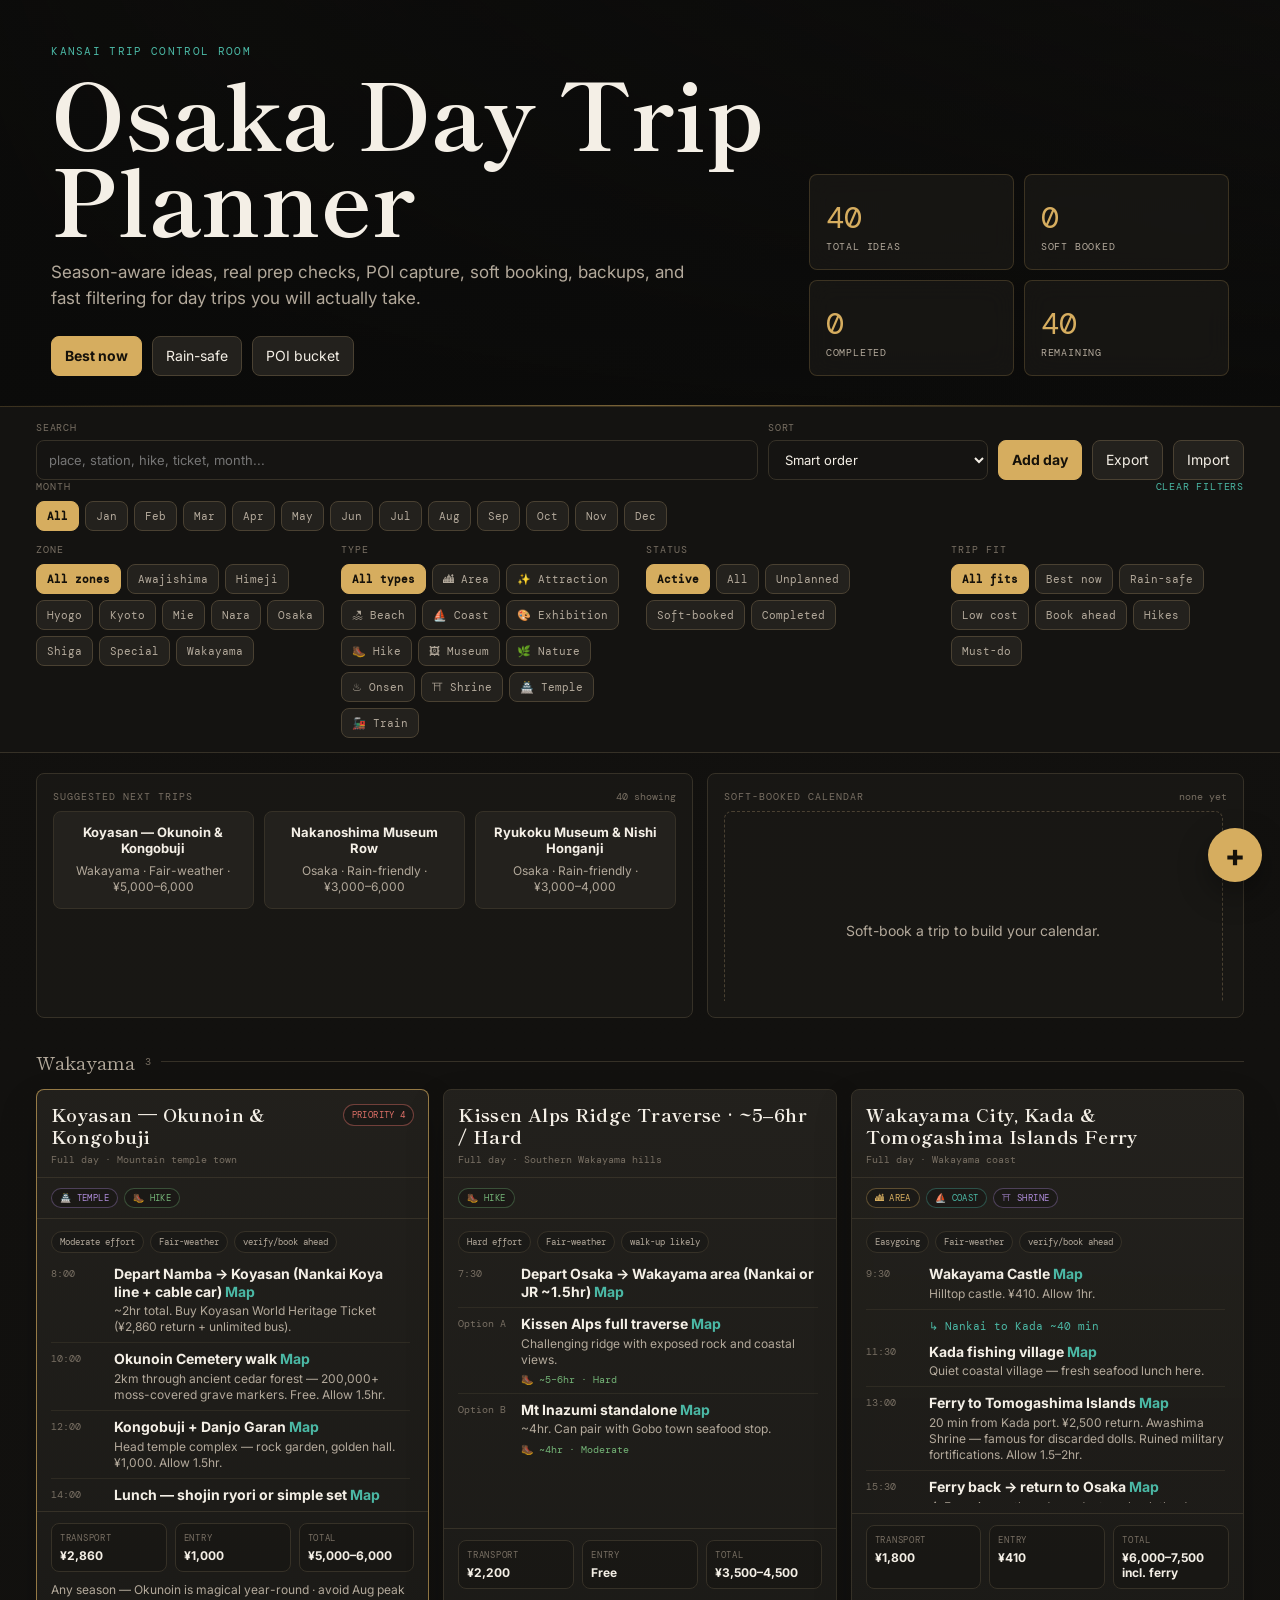
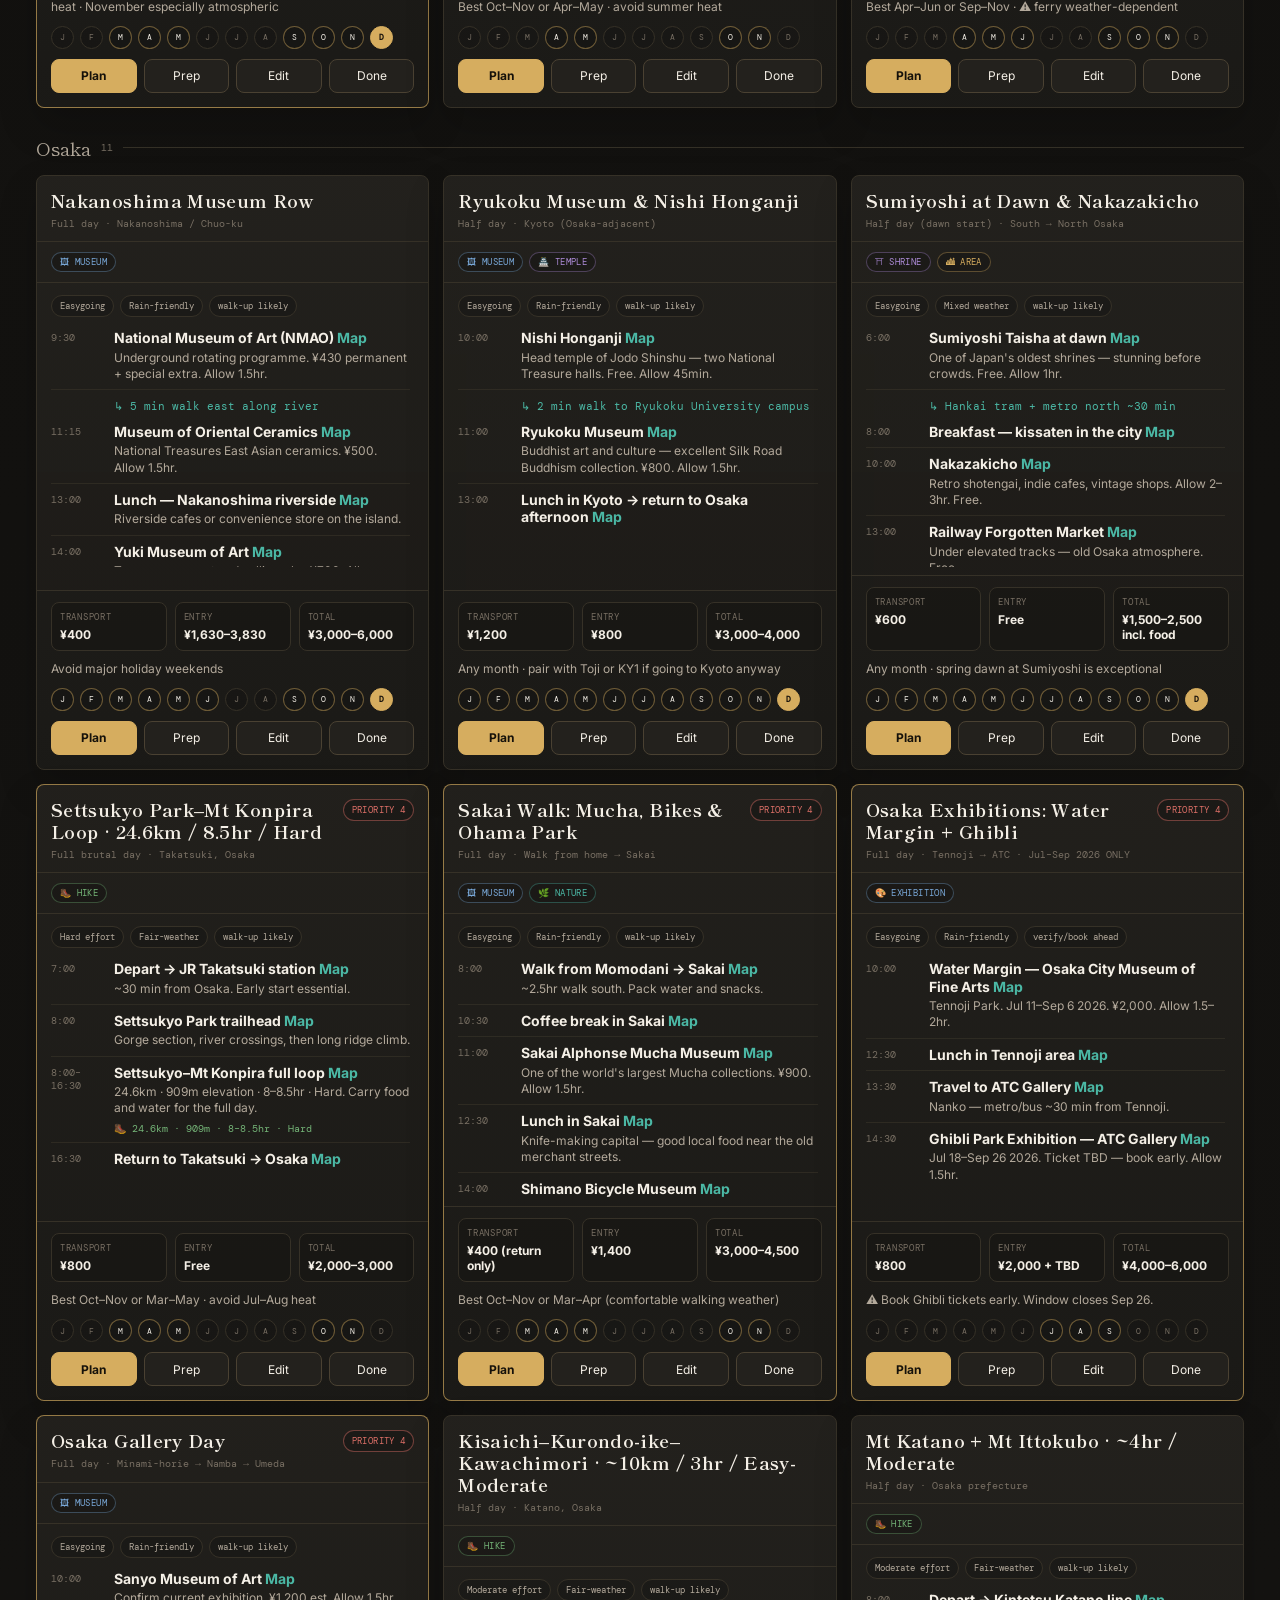
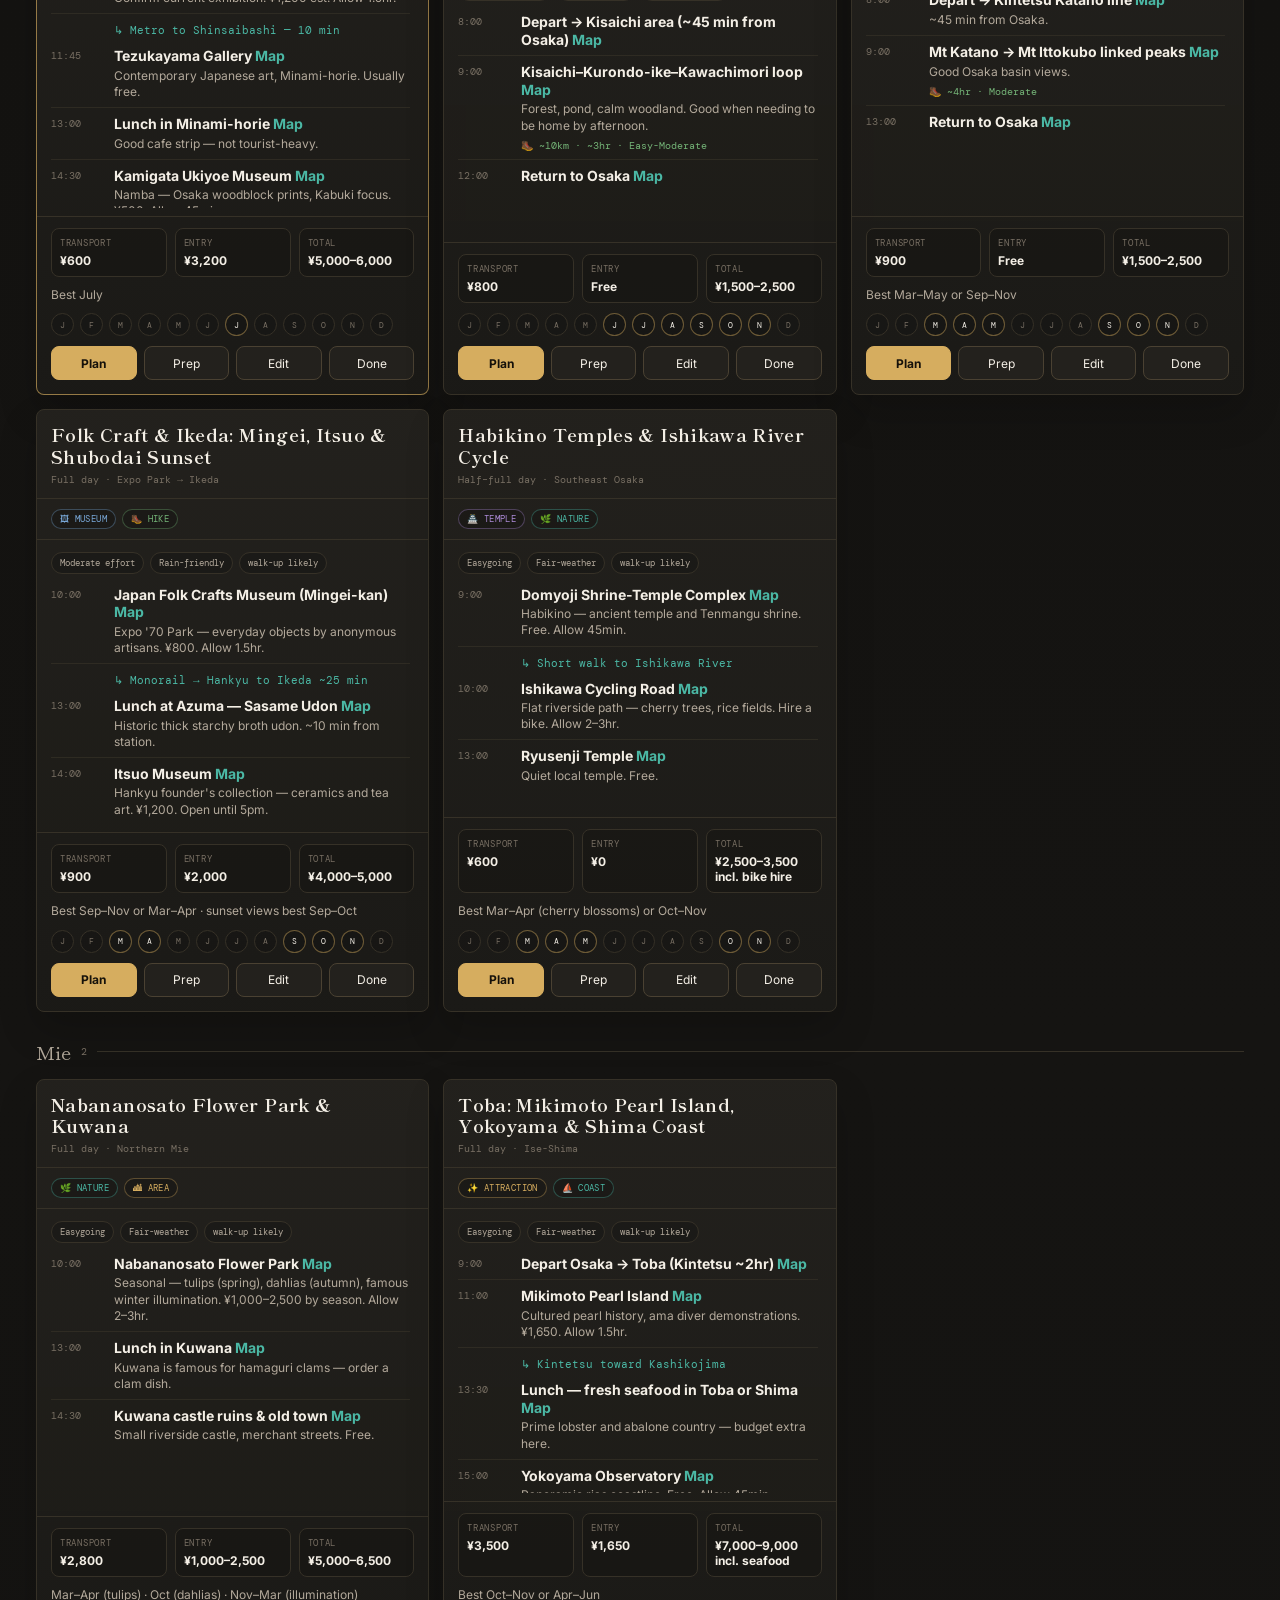
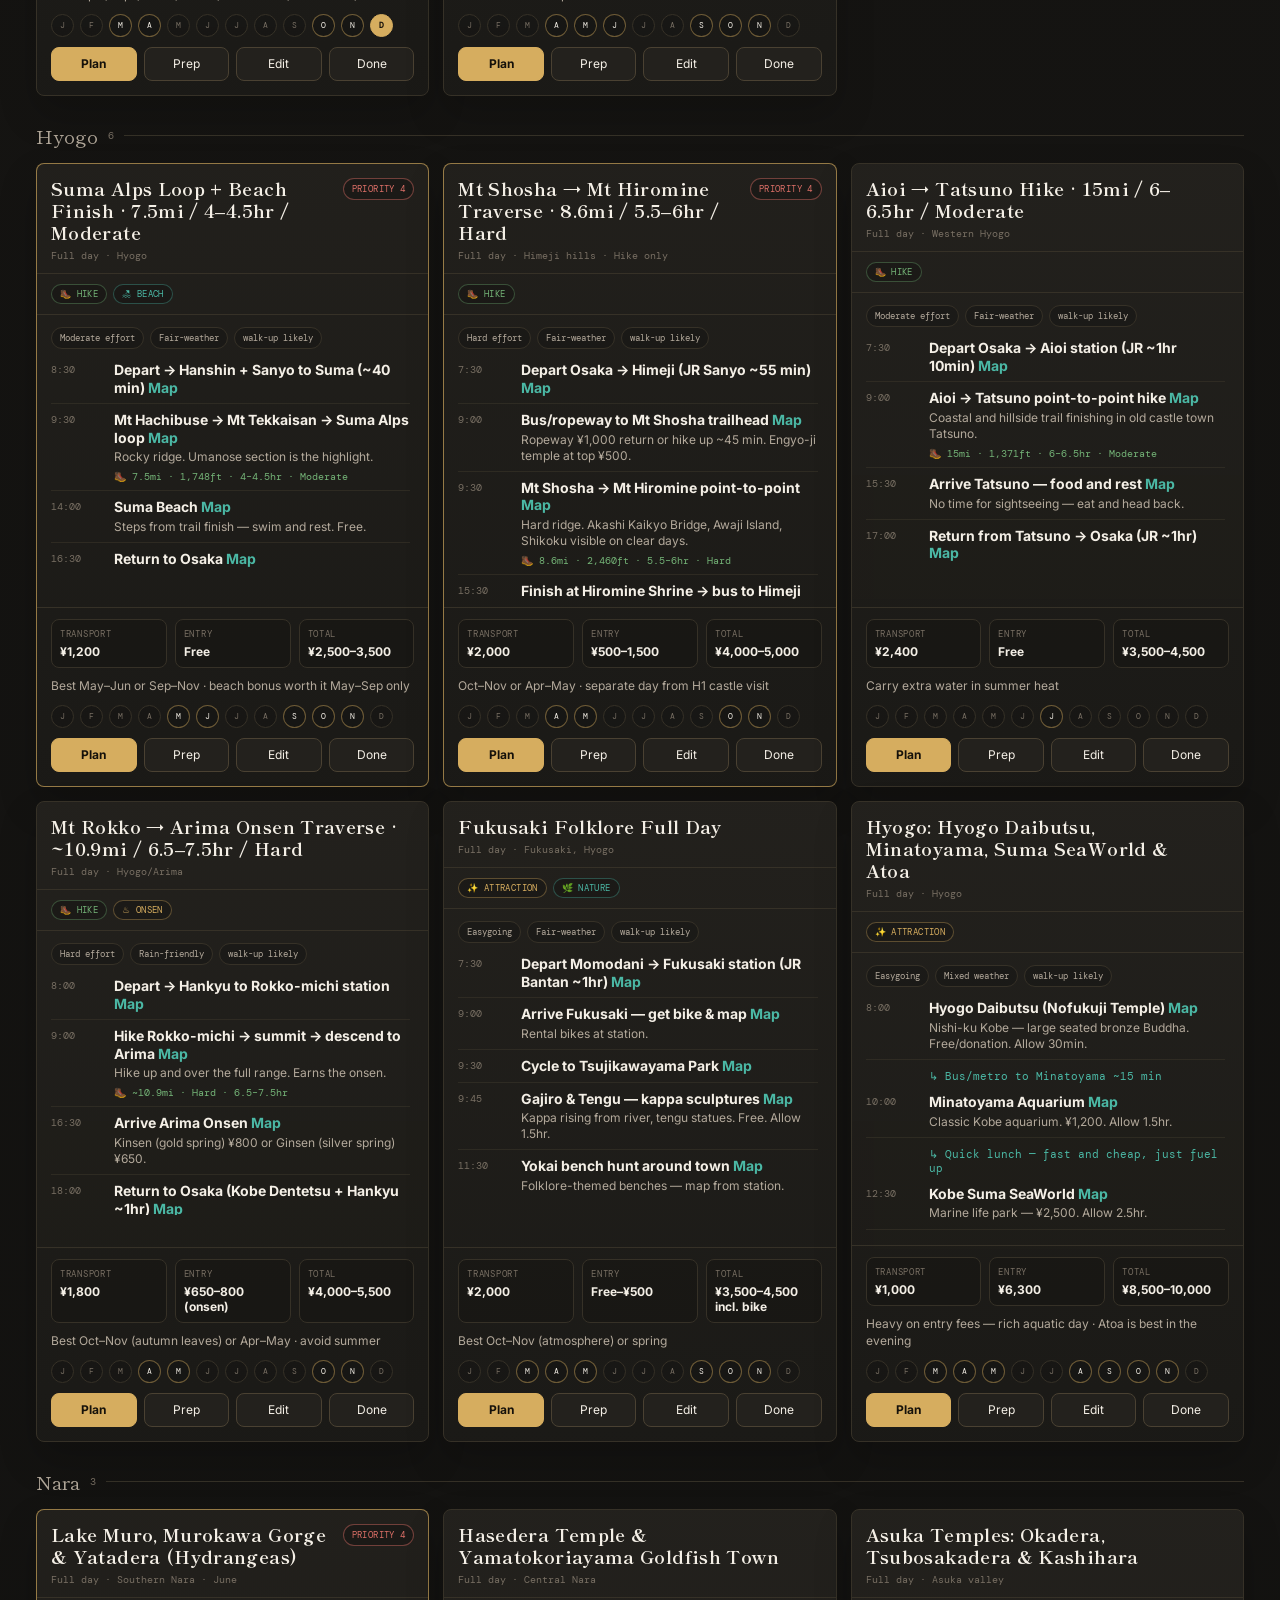
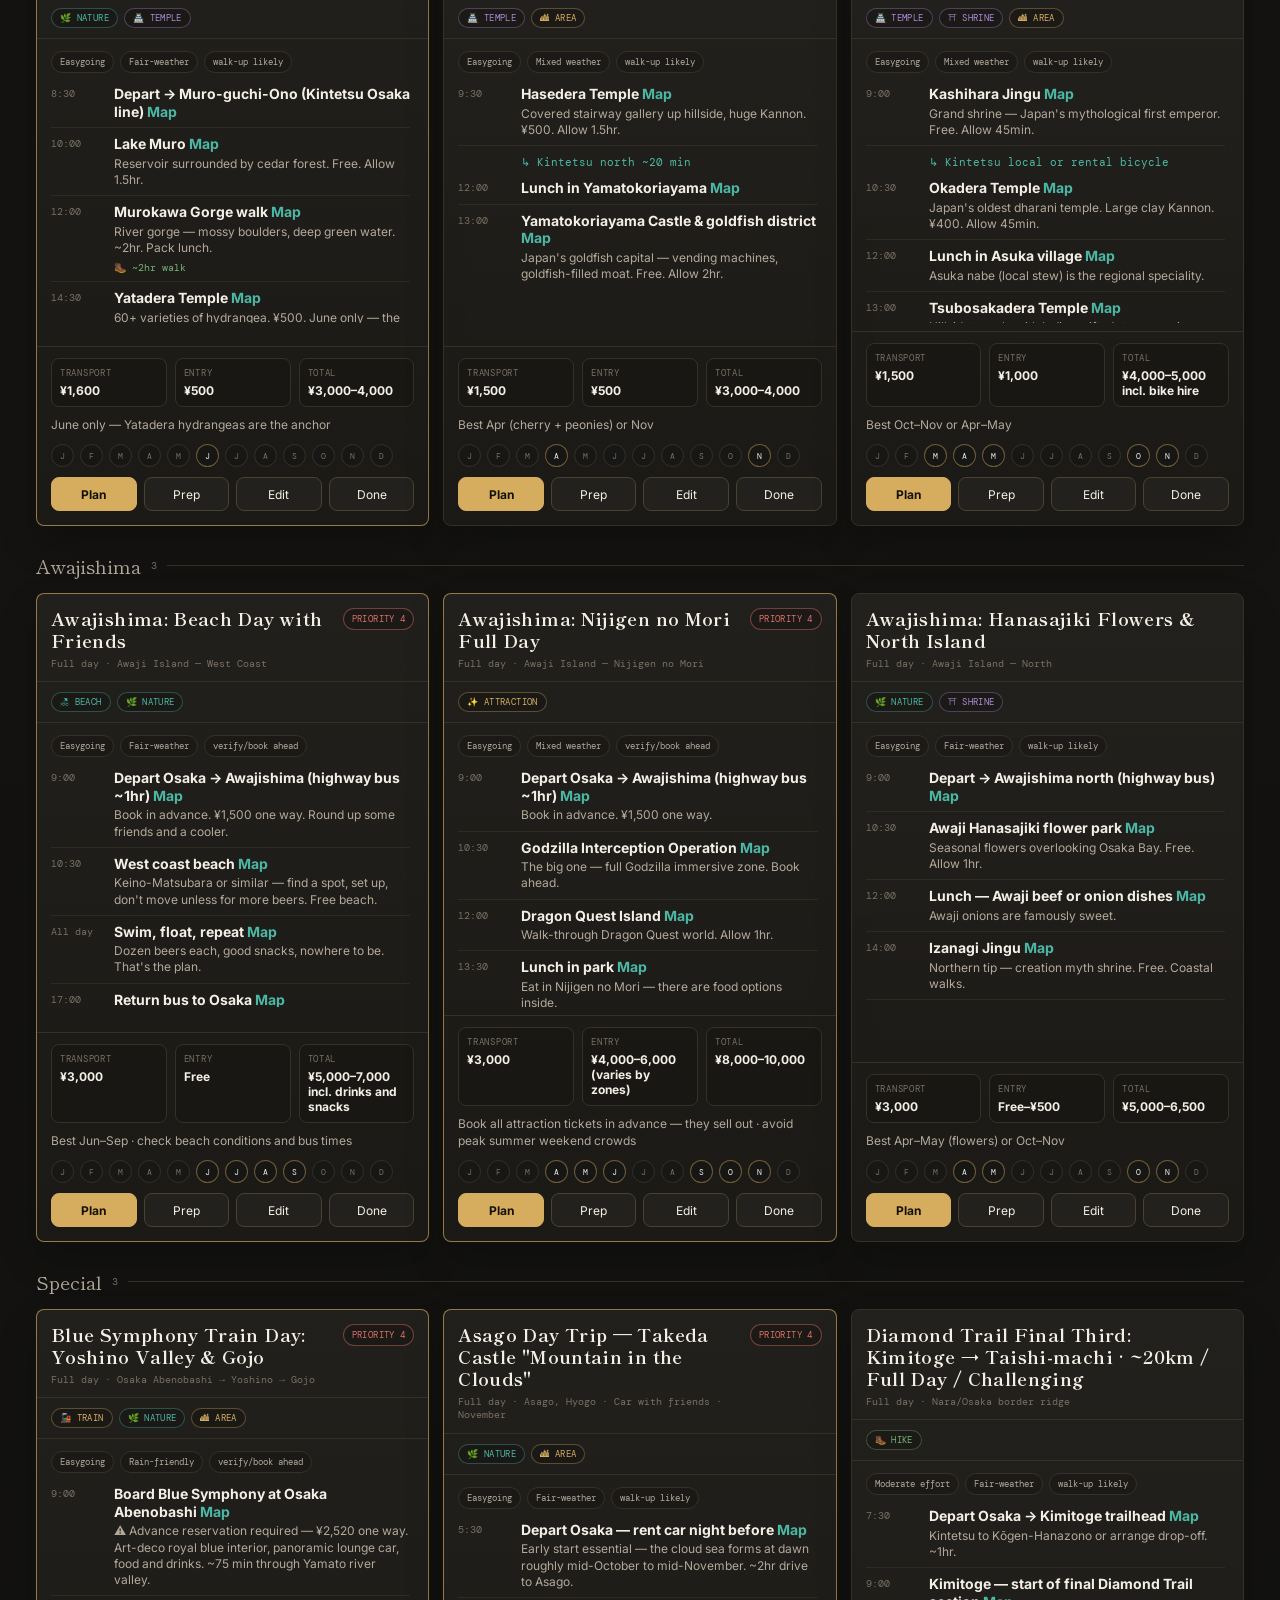
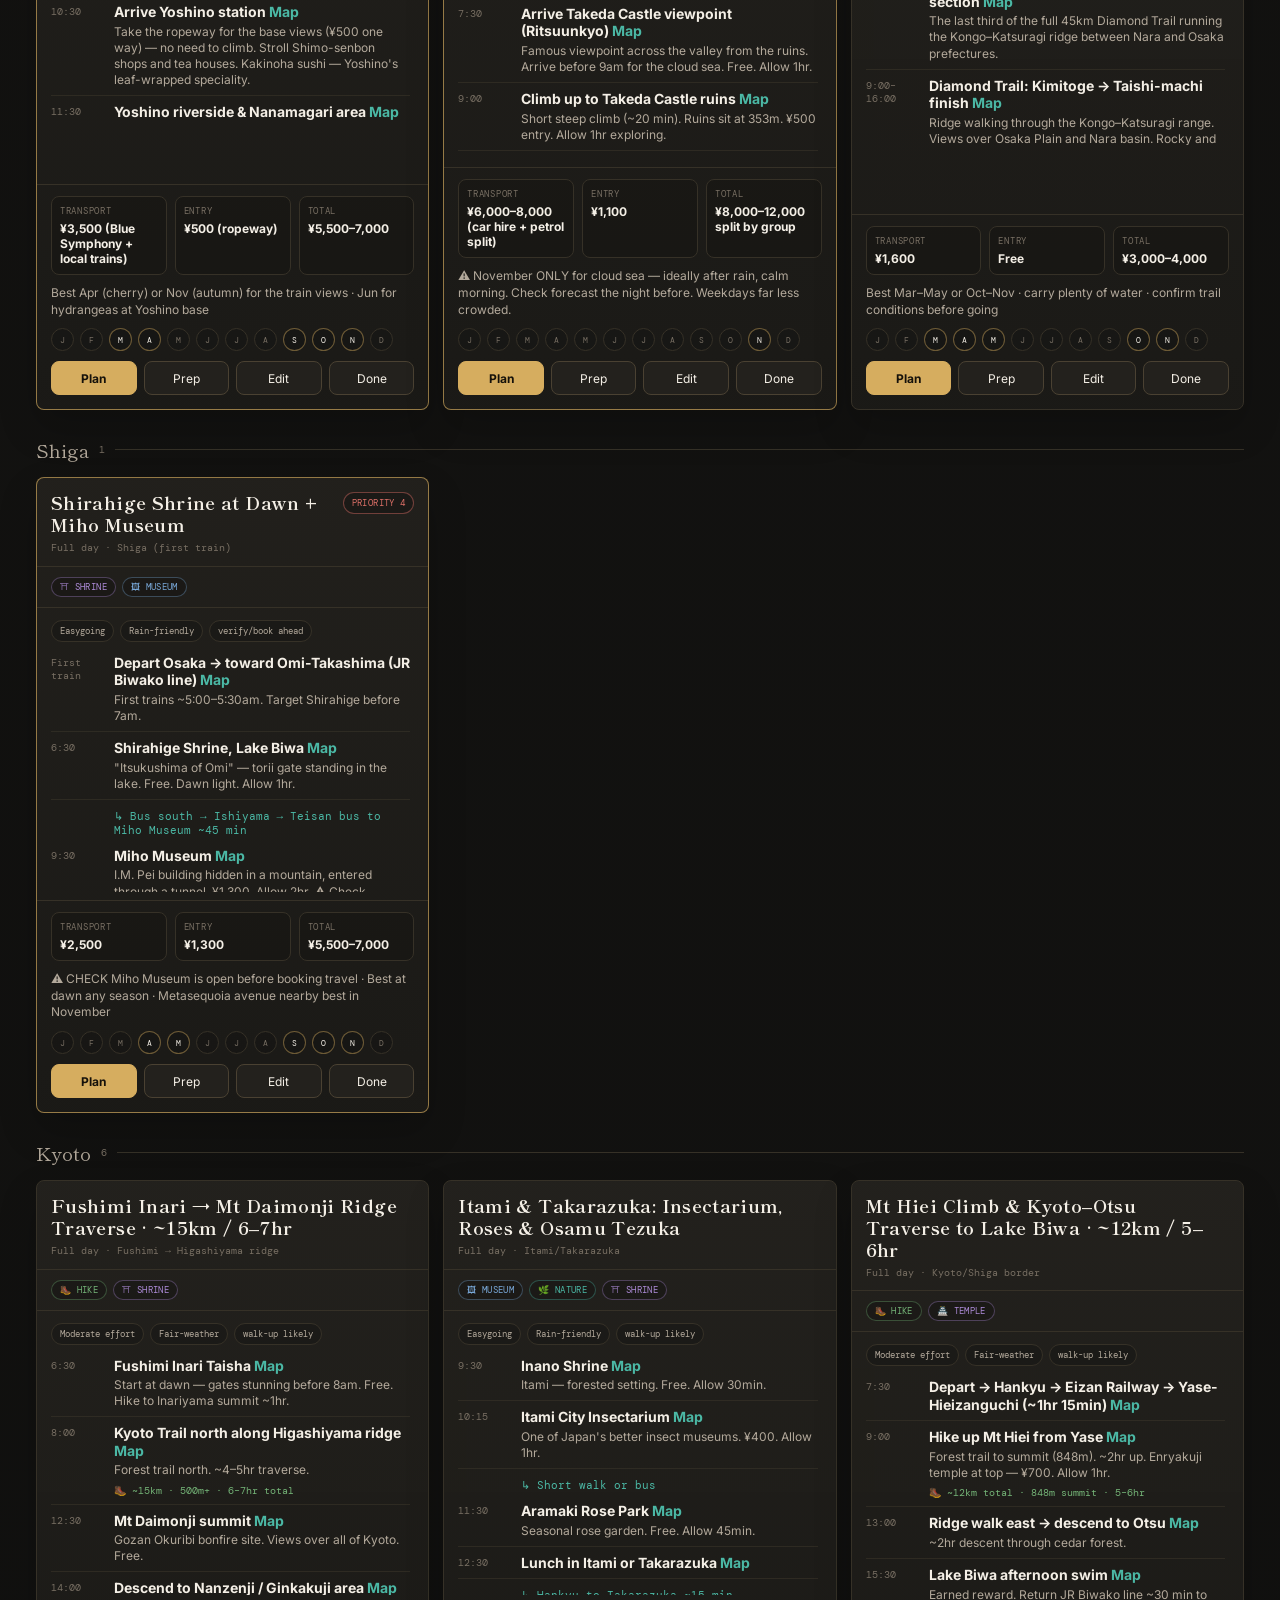
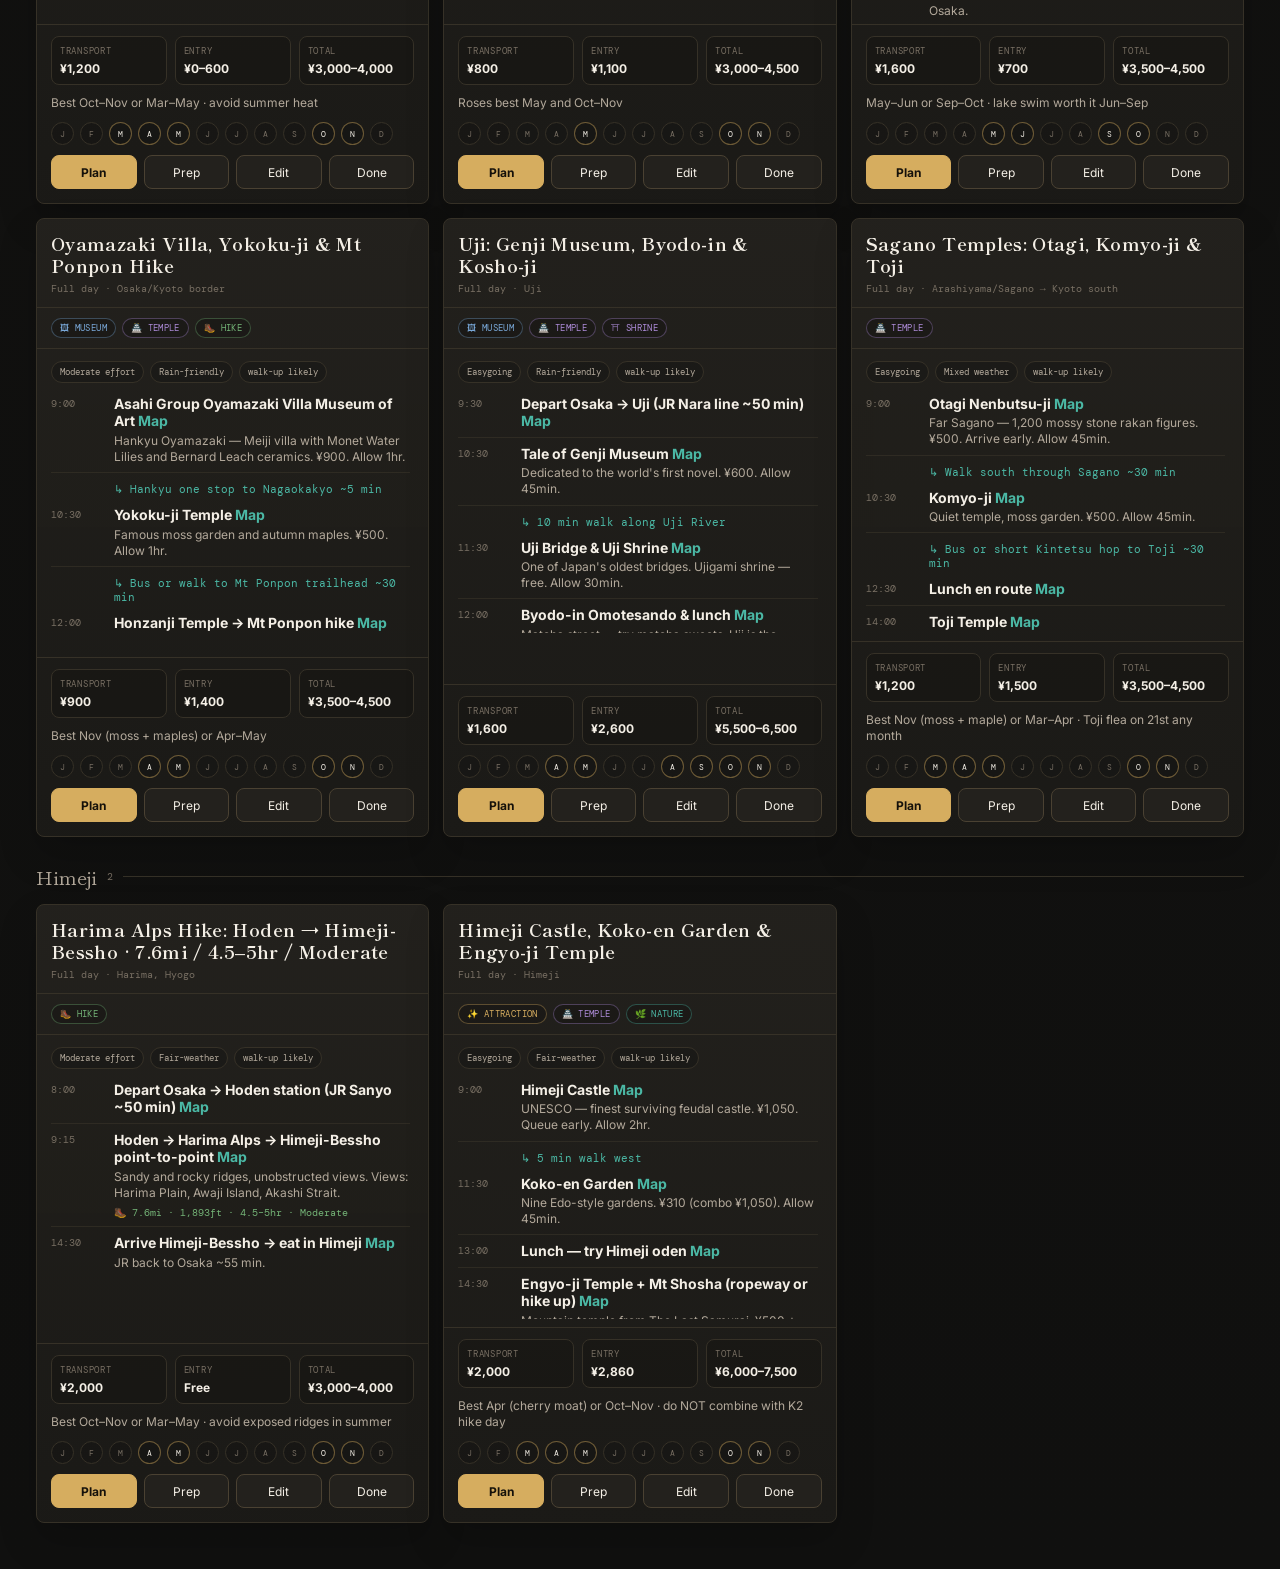
==== public/index.html @ 22bfd9ca "Build Osaka trip planner" ====
<!doctype html>
<html lang="en">
<head>
  <meta charset="utf-8">
  <meta name="viewport" content="width=device-width, initial-scale=1">
  <title>Osaka Day Trip Planner</title>
  <meta name="description" content="A practical Osaka and Kansai day-trip planner with seasonal filters, prep checklists, POIs, backups, and calendar planning.">
  <link rel="preconnect" href="https://fonts.googleapis.com">
  <link rel="preconnect" href="https://fonts.gstatic.com" crossorigin>
  <link href="https://fonts.googleapis.com/css2?family=DM+Mono:wght@300;400;500&family=Inter:wght@400;500;600;700;800&family=Shippori+Mincho:wght@500;600;700&display=swap" rel="stylesheet">
  <link rel="stylesheet" href="./styles.css">
</head>
<body>
  <div class="app-shell">
    <header class="hero">
      <div class="hero-image" aria-hidden="true"></div>
      <div class="hero-content">
        <p class="eyebrow">Kansai trip control room</p>
        <h1>Osaka Day Trip Planner</h1>
        <p class="hero-copy">Season-aware ideas, real prep checks, POI capture, soft booking, backups, and fast filtering for day trips you will actually take.</p>
        <div class="hero-actions">
          <button class="btn primary" data-action="quick" data-quick="bestNow">Best now</button>
          <button class="btn" data-action="quick" data-quick="rainy">Rain-safe</button>
          <button class="btn" data-action="open-poi">POI bucket</button>
        </div>
      </div>
      <section class="hero-stats" aria-label="Trip stats">
        <div><span id="stat-total">0</span><small>Total ideas</small></div>
        <div><span id="stat-planned">0</span><small>Soft booked</small></div>
        <div><span id="stat-done">0</span><small>Completed</small></div>
        <div><span id="stat-left">0</span><small>Remaining</small></div>
      </section>
    </header>

    <main>
      <section class="toolbar" aria-label="Planner controls">
        <div class="search-row">
          <label class="search-box">
            <span>Search</span>
            <input id="searchInput" type="search" autocomplete="off" placeholder="place, station, hike, ticket, month...">
          </label>
          <label class="select-box">
            <span>Sort</span>
            <select id="sortSelect">
              <option value="smart">Smart order</option>
              <option value="priority">Priority</option>
              <option value="costLow">Cost low to high</option>
              <option value="costHigh">Cost high to low</option>
              <option value="difficulty">Difficulty</option>
              <option value="duration">Trip length</option>
              <option value="zone">Zone</option>
            </select>
          </label>
          <button class="btn primary" data-action="open-day">Add day</button>
          <button class="btn" data-action="export">Export</button>
          <label class="btn file-btn">
            Import
            <input id="importInput" type="file" accept="application/json,.json">
          </label>
        </div>

        <div class="filter-block">
          <div class="filter-head">
            <span>Month</span>
            <button class="text-btn" data-action="clear-filters">Clear filters</button>
          </div>
          <div class="pill-row" id="monthPills"></div>
        </div>
        <div class="filter-grid">
          <div class="filter-block">
            <div class="filter-head"><span>Zone</span></div>
            <div class="pill-row" id="zonePills"></div>
          </div>
          <div class="filter-block">
            <div class="filter-head"><span>Type</span></div>
            <div class="pill-row" id="tagPills"></div>
          </div>
          <div class="filter-block">
            <div class="filter-head"><span>Status</span></div>
            <div class="pill-row" id="statusPills"></div>
          </div>
          <div class="filter-block">
            <div class="filter-head"><span>Trip fit</span></div>
            <div class="pill-row" id="quickPills"></div>
          </div>
        </div>
      </section>

      <section class="dashboard-band">
        <div class="insight-panel">
          <div class="panel-title">
            <span>Suggested next trips</span>
            <small id="resultText"></small>
          </div>
          <div class="recommendations" id="recommendations"></div>
        </div>
        <div class="timeline-panel">
          <div class="panel-title">
            <span>Soft-booked calendar</span>
            <small id="calendarCount"></small>
          </div>
          <div class="timeline" id="timeline"></div>
        </div>
      </section>

      <section class="cards" id="cards" aria-live="polite"></section>
    </main>
  </div>

  <button class="fab" data-action="open-day" aria-label="Add day">+</button>

  <dialog class="modal" id="dayDialog">
    <form method="dialog" class="modal-panel wide" id="dayForm">
      <div class="modal-head">
        <div>
          <p class="eyebrow">Day plan</p>
          <h2 id="dayDialogTitle">Add day plan</h2>
        </div>
        <button class="icon-btn" value="cancel" aria-label="Close">×</button>
      </div>
      <input type="hidden" id="dayId">
      <div class="form-grid">
        <label>Title<input id="dayTitle" required placeholder="Namba walk and Dotonbori"></label>
        <label>Zone<input id="dayZone" required placeholder="Osaka"></label>
        <label>Duration<input id="dayDuration" placeholder="Full day"></label>
        <label>Tags<input id="dayTags" placeholder="museum, temple, nature"></label>
        <label>Transport estimate<input id="dayTransport" placeholder="¥1,200"></label>
        <label>Entry estimate<input id="dayFees" placeholder="¥2,000"></label>
        <label>Total estimate<input id="dayTotal" placeholder="¥4,000-5,000"></label>
        <label>Priority
          <select id="dayPriority">
            <option value="1">1 - someday</option>
            <option value="2">2 - normal</option>
            <option value="3">3 - strong</option>
            <option value="4">4 - must do</option>
            <option value="5">5 - urgent window</option>
          </select>
        </label>
        <label>Difficulty
          <select id="dayDifficulty">
            <option value="easy">Easy</option>
            <option value="moderate">Moderate</option>
            <option value="hard">Hard</option>
          </select>
        </label>
        <label>Weather fit
          <select id="dayRain">
            <option value="rain-friendly">Rain-friendly</option>
            <option value="mixed">Mixed</option>
            <option value="fair-weather">Fair-weather</option>
          </select>
        </label>
        <label>Tickets / reservations<input id="dayReservation" placeholder="walk-up likely, book ahead..."></label>
        <label>Hours<input id="dayHours" placeholder="Verify official hours before leaving"></label>
        <label>Closed days / risk<input id="dayClosed" placeholder="Check closed days and last entry"></label>
      </div>
      <fieldset>
        <legend>Best months</legend>
        <div class="month-checks" id="dayMonths"></div>
      </fieldset>
      <label class="full-label">Notes<textarea id="dayNote" rows="3" placeholder="Seasonal tips, links, why this matters..."></textarea></label>
      <div class="stops-head">
        <h3>Stops</h3>
        <button type="button" class="btn small" data-action="add-stop">Add stop</button>
      </div>
      <div class="stops-editor" id="stopsEditor"></div>
      <div class="modal-actions split">
        <button type="button" class="btn danger" data-action="delete-day" id="deleteDayBtn">Delete</button>
        <div>
          <button class="btn" value="cancel">Cancel</button>
          <button class="btn primary" value="default" type="submit">Save plan</button>
        </div>
      </div>
    </form>
  </dialog>

  <dialog class="modal" id="planDialog">
    <form method="dialog" class="modal-panel" id="planForm">
      <div class="modal-head">
        <div>
          <p class="eyebrow">Soft book</p>
          <h2 id="planTitle">Choose a date window</h2>
        </div>
        <button class="icon-btn" value="cancel" aria-label="Close">×</button>
      </div>
      <div class="form-grid compact">
        <label>Month<select id="planMonth"></select></label>
        <label>Year<select id="planYear"></select></label>
      </div>
      <label class="full-label">Trip note<input id="planNote" placeholder="weekday, friends, ticket drop, weather trigger..."></label>
      <div class="modal-actions">
        <button class="btn" value="cancel">Cancel</button>
        <button class="btn primary" value="default" type="submit">Soft book</button>
      </div>
    </form>
  </dialog>

  <dialog class="modal" id="poiDialog">
    <form method="dialog" class="modal-panel wide" id="poiForm">
      <div class="modal-head">
        <div>
          <p class="eyebrow">Capture loose ideas</p>
          <h2>POI Bucket</h2>
        </div>
        <button class="icon-btn" value="cancel" aria-label="Close">×</button>
      </div>
      <div class="poi-layout">
        <section>
          <div class="form-grid">
            <label>Name<input id="poiName" placeholder="Kamigawa Gallery"></label>
            <label>Type
              <select id="poiType">
                <option>museum</option><option>hike</option><option>temple</option><option>shrine</option>
                <option>nature</option><option>food</option><option>onsen</option><option>area</option><option>attraction</option>
              </select>
            </label>
            <label>Zone / area<input id="poiZone" placeholder="Osaka, Kyoto, Nara..."></label>
            <label>Maps link<input id="poiMaps" placeholder="https://maps.google.com/..."></label>
          </div>
          <label class="full-label">Notes<textarea id="poiNotes" rows="3" placeholder="hours, entry fee, why you saved it..."></textarea></label>
          <div class="modal-actions">
            <button type="button" class="btn" data-action="clear-poi">Clear</button>
            <button type="button" class="btn primary" data-action="save-poi">Save POI</button>
          </div>
        </section>
        <section>
          <div class="poi-list-head">
            <span id="poiCount">Saved POIs</span>
            <button type="button" class="btn small" data-action="build-from-pois" id="buildFromPoiBtn">Build day</button>
          </div>
          <div class="poi-list" id="poiList"></div>
        </section>
      </div>
    </form>
  </dialog>

  <dialog class="modal" id="detailDialog">
    <div class="modal-panel wide detail-panel">
      <div class="modal-head">
        <div>
          <p class="eyebrow" id="detailMeta">Trip detail</p>
          <h2 id="detailTitle"></h2>
        </div>
        <button class="icon-btn" data-action="close-detail" aria-label="Close">×</button>
      </div>
      <div id="detailBody"></div>
    </div>
  </dialog>

  <div class="toast" id="toast" role="status" aria-live="polite"></div>
  <script type="module" src="./app.js"></script>
</body>
</html>
---- public/styles.css ----
:root {
  --bg: #10100f;
  --bg-2: #151412;
  --surface: #1b1a17;
  --surface-2: #23211d;
  --surface-3: #2c2923;
  --ink: #f4efe6;
  --muted: #b3a99b;
  --faint: #786f63;
  --line: #363127;
  --line-2: #4a4132;
  --gold: #d6ad5f;
  --gold-2: #a9782f;
  --teal: #4bb8a5;
  --green: #74b477;
  --red: #dc6f67;
  --blue: #79a8d8;
  --violet: #ad8bd8;
  --shadow: rgba(0, 0, 0, .35);
  --radius: 8px;
  color-scheme: dark;
}

* { box-sizing: border-box; }

html {
  scroll-behavior: smooth;
}

body {
  margin: 0;
  min-height: 100vh;
  background:
    radial-gradient(circle at 0 0, rgba(214, 173, 95, .12), transparent 28rem),
    linear-gradient(180deg, #11100e 0%, #151412 38%, #10100f 100%);
  color: var(--ink);
  font-family: Inter, system-ui, -apple-system, BlinkMacSystemFont, "Segoe UI", sans-serif;
  font-size: 14px;
  letter-spacing: 0;
  overflow-x: hidden;
}

button, input, select, textarea {
  font: inherit;
}

button, select, input[type="checkbox"] {
  cursor: pointer;
}

a {
  color: var(--teal);
  text-decoration: none;
}

a:hover {
  text-decoration: underline;
}

.app-shell {
  min-height: 100vh;
}

.hero {
  position: relative;
  display: grid;
  grid-template-columns: minmax(0, 1fr) minmax(250px, 420px);
  gap: 28px;
  min-height: 360px;
  padding: 44px clamp(18px, 4vw, 56px) 30px;
  overflow: hidden;
  border-bottom: 1px solid rgba(214, 173, 95, .2);
  max-width: 100vw;
}

.hero::after {
  content: "";
  position: absolute;
  inset: auto 0 0;
  height: 1px;
  background: linear-gradient(90deg, transparent, rgba(214, 173, 95, .55), transparent);
}

.hero-image {
  position: absolute;
  inset: 0;
  background:
    linear-gradient(90deg, rgba(16, 16, 15, .96) 0%, rgba(16, 16, 15, .78) 38%, rgba(16, 16, 15, .5) 100%),
    linear-gradient(0deg, rgba(16, 16, 15, .88), rgba(16, 16, 15, .12)),
    url("https://images.unsplash.com/photo-1590559899731-a382839e5549?auto=format&fit=crop&w=1800&q=80") center / cover;
  filter: saturate(.9) contrast(1.05);
  transform: scale(1.02);
}

.hero-content, .hero-stats {
  position: relative;
  z-index: 1;
  min-width: 0;
}

.hero-content {
  align-self: end;
  width: 100%;
  max-width: min(850px, 100%);
}

.eyebrow {
  margin: 0 0 10px;
  color: var(--teal);
  font-family: "DM Mono", monospace;
  font-size: 11px;
  letter-spacing: .12em;
  text-transform: uppercase;
}

h1, h2, h3 {
  margin: 0;
}

h1 {
  max-width: 760px;
  font-family: "Shippori Mincho", serif;
  font-size: clamp(42px, 8vw, 92px);
  line-height: .94;
  font-weight: 700;
  color: var(--ink);
}

h2 {
  font-size: 22px;
  line-height: 1.15;
}

h3 {
  font-size: 13px;
  letter-spacing: .02em;
}

.hero-copy {
  max-width: 650px;
  margin: 18px 0 0;
  color: var(--muted);
  font-size: 17px;
  line-height: 1.55;
  overflow-wrap: break-word;
}

.hero-actions {
  display: flex;
  flex-wrap: wrap;
  gap: 10px;
  margin-top: 24px;
}

.hero-stats {
  align-self: end;
  display: grid;
  grid-template-columns: repeat(2, minmax(0, 1fr));
  gap: 10px;
}

.hero-stats div {
  min-height: 96px;
  display: flex;
  flex-direction: column;
  justify-content: flex-end;
  padding: 16px;
  border: 1px solid rgba(214, 173, 95, .2);
  border-radius: var(--radius);
  background: rgba(27, 26, 23, .72);
  backdrop-filter: blur(12px);
}

.hero-stats span {
  font-family: "DM Mono", monospace;
  font-size: 30px;
  line-height: 1;
  color: var(--gold);
}

.hero-stats small {
  margin-top: 7px;
  color: var(--muted);
  font-family: "DM Mono", monospace;
  font-size: 10px;
  letter-spacing: .08em;
  text-transform: uppercase;
}

main {
  padding: 0 clamp(14px, 3vw, 36px) 46px;
  max-width: 100vw;
  overflow-x: hidden;
}

.toolbar {
  position: relative;
  z-index: 20;
  margin: 0 calc(clamp(14px, 3vw, 36px) * -1);
  padding: 14px clamp(14px, 3vw, 36px);
  background: rgba(21, 20, 18, .92);
  border-bottom: 1px solid var(--line);
  backdrop-filter: blur(14px);
}

.search-row {
  display: grid;
  grid-template-columns: minmax(220px, 1fr) minmax(160px, 220px) auto auto auto;
  gap: 10px;
  align-items: end;
}

.search-row > *, .filter-grid > *, .dashboard-band > *, .cards > * {
  min-width: 0;
}

.search-box, .select-box, .form-grid label, .full-label {
  display: grid;
  gap: 6px;
  color: var(--faint);
  font-family: "DM Mono", monospace;
  font-size: 10px;
  letter-spacing: .08em;
  text-transform: uppercase;
}

input, select, textarea {
  width: 100%;
  min-height: 40px;
  border: 1px solid var(--line);
  border-radius: var(--radius);
  background: #151412;
  color: var(--ink);
  padding: 10px 12px;
  outline: none;
  font-family: Inter, system-ui, sans-serif;
  font-size: 13px;
  letter-spacing: 0;
}

textarea {
  resize: vertical;
  min-height: 86px;
  line-height: 1.45;
}

input:focus, select:focus, textarea:focus {
  border-color: var(--gold);
  box-shadow: 0 0 0 3px rgba(214, 173, 95, .12);
}

.btn, .pill, .text-btn, .icon-btn {
  border: 1px solid var(--line-2);
  border-radius: var(--radius);
  color: var(--ink);
  background: var(--surface-2);
  min-height: 40px;
  padding: 9px 13px;
  transition: transform .16s ease, border-color .16s ease, background .16s ease, color .16s ease;
}

.btn:hover, .pill:hover, .icon-btn:hover {
  border-color: var(--gold-2);
  transform: translateY(-1px);
}

.btn.primary, .pill.active {
  background: var(--gold);
  color: #15110a;
  border-color: var(--gold);
  font-weight: 700;
}

.btn.danger {
  color: var(--red);
}

.btn.danger:hover {
  background: rgba(220, 111, 103, .12);
  border-color: var(--red);
}

.btn.small {
  min-height: 32px;
  padding: 5px 10px;
  font-size: 12px;
}

.file-btn {
  position: relative;
  display: inline-flex;
  align-items: center;
  justify-content: center;
}

.file-btn input {
  position: absolute;
  inset: 0;
  opacity: 0;
}

.text-btn {
  min-height: auto;
  padding: 0;
  border: 0;
  background: transparent;
  color: var(--teal);
  font-family: "DM Mono", monospace;
  font-size: 10px;
  letter-spacing: .08em;
  text-transform: uppercase;
}

.icon-btn {
  width: 38px;
  height: 38px;
  min-height: 38px;
  display: inline-grid;
  place-items: center;
  padding: 0;
  font-size: 22px;
  line-height: 1;
}

.filter-grid {
  display: grid;
  grid-template-columns: repeat(4, minmax(0, 1fr));
  gap: 12px;
  margin-top: 12px;
}

.filter-block {
  min-width: 0;
}

.filter-head, .panel-title, .poi-list-head, .stops-head {
  display: flex;
  align-items: center;
  justify-content: space-between;
  gap: 10px;
  margin-bottom: 8px;
}

.filter-head span, .panel-title span, .poi-list-head span {
  color: var(--faint);
  font-family: "DM Mono", monospace;
  font-size: 10px;
  letter-spacing: .1em;
  text-transform: uppercase;
}

.panel-title small, #resultText, #calendarCount {
  color: var(--faint);
  font-family: "DM Mono", monospace;
  font-size: 10px;
}

.pill-row {
  display: flex;
  flex-wrap: wrap;
  gap: 6px;
}

.pill {
  min-height: 30px;
  padding: 5px 10px;
  color: var(--muted);
  font-family: "DM Mono", monospace;
  font-size: 11px;
  white-space: nowrap;
}

.pill.subtle {
  color: var(--faint);
}

.dashboard-band {
  display: grid;
  grid-template-columns: minmax(0, 1.1fr) minmax(300px, .9fr);
  gap: 14px;
  padding: 20px 0 10px;
}

.insight-panel, .timeline-panel {
  min-width: 0;
  padding: 16px;
  border: 1px solid var(--line);
  border-radius: var(--radius);
  background: rgba(27, 26, 23, .72);
}

.recommendations {
  display: grid;
  grid-template-columns: repeat(3, minmax(0, 1fr));
  gap: 10px;
}

.rec {
  min-width: 0;
  border: 1px solid var(--line);
  border-radius: var(--radius);
  background: var(--surface-2);
  padding: 12px;
}

.rec strong {
  display: block;
  color: var(--ink);
  font-size: 13px;
  line-height: 1.25;
}

.rec span {
  display: block;
  margin-top: 7px;
  color: var(--muted);
  font-size: 12px;
  line-height: 1.35;
}

.timeline {
  display: grid;
  gap: 8px;
  max-height: 190px;
  overflow: auto;
  padding-right: 4px;
}

.timeline-item {
  display: grid;
  grid-template-columns: 74px 1fr auto;
  gap: 10px;
  align-items: center;
  padding: 10px;
  border: 1px solid var(--line);
  border-radius: var(--radius);
  background: var(--surface-2);
}

.timeline-date {
  color: var(--gold);
  font-family: "DM Mono", monospace;
  font-size: 11px;
}

.timeline-title {
  min-width: 0;
  overflow: hidden;
  text-overflow: ellipsis;
  white-space: nowrap;
  font-weight: 600;
}

.cards {
  display: grid;
  grid-template-columns: repeat(auto-fill, minmax(330px, 1fr));
  gap: 14px;
  padding-top: 8px;
}

.zone-heading {
  grid-column: 1 / -1;
  display: flex;
  align-items: center;
  gap: 10px;
  margin-top: 12px;
  color: var(--muted);
  font-family: "Shippori Mincho", serif;
  font-size: 19px;
}

.zone-heading::after {
  content: "";
  flex: 1;
  height: 1px;
  background: var(--line);
}

.zone-heading small {
  color: var(--faint);
  font-family: "DM Mono", monospace;
  font-size: 10px;
}

.trip-card {
  position: relative;
  display: grid;
  grid-template-rows: auto auto 1fr auto;
  min-height: 430px;
  border: 1px solid var(--line);
  border-radius: var(--radius);
  background: linear-gradient(180deg, rgba(35, 33, 29, .96), rgba(27, 26, 23, .98));
  overflow: hidden;
  box-shadow: 0 18px 38px rgba(0, 0, 0, .18);
}

.trip-card.must {
  border-color: rgba(214, 173, 95, .65);
}

.trip-card.completed {
  opacity: .62;
}

.trip-card-head {
  display: grid;
  grid-template-columns: minmax(0, 1fr) auto;
  gap: 12px;
  padding: 14px 14px 11px;
  border-bottom: 1px solid var(--line);
}

.trip-title {
  margin: 0;
  color: var(--ink);
  font-family: "Shippori Mincho", serif;
  font-size: 18px;
  line-height: 1.22;
}

.trip-sub {
  margin-top: 5px;
  color: var(--faint);
  font-family: "DM Mono", monospace;
  font-size: 10px;
  line-height: 1.35;
}

.status-stack {
  display: grid;
  gap: 6px;
  justify-items: end;
  align-content: start;
}

.status-chip, .tag, .mini-chip {
  display: inline-flex;
  align-items: center;
  gap: 5px;
  width: max-content;
  max-width: 100%;
  border: 1px solid var(--line);
  border-radius: 999px;
  color: var(--muted);
  background: rgba(16, 16, 15, .3);
  font-family: "DM Mono", monospace;
  font-size: 9px;
  letter-spacing: .04em;
  text-transform: uppercase;
  white-space: nowrap;
}

.status-chip {
  padding: 4px 8px;
}

.status-chip.planned {
  color: var(--green);
  border-color: rgba(116, 180, 119, .45);
}

.status-chip.done {
  color: var(--gold);
  border-color: rgba(214, 173, 95, .45);
}

.status-chip.warn {
  color: var(--red);
  border-color: rgba(220, 111, 103, .45);
}

.trip-tags, .meta-grid, .month-row {
  display: flex;
  flex-wrap: wrap;
  gap: 6px;
}

.trip-tags {
  padding: 10px 14px;
  border-bottom: 1px solid var(--line);
}

.tag {
  padding: 3px 8px;
}

.tag.hike { color: var(--green); border-color: rgba(116, 180, 119, .35); }
.tag.museum, .tag.exhibition { color: var(--blue); border-color: rgba(121, 168, 216, .35); }
.tag.temple, .tag.shrine { color: var(--violet); border-color: rgba(173, 139, 216, .35); }
.tag.nature, .tag.beach, .tag.coast { color: var(--teal); border-color: rgba(75, 184, 165, .35); }
.tag.attraction, .tag.area, .tag.food, .tag.onsen, .tag.train { color: var(--gold); border-color: rgba(214, 173, 95, .35); }

.trip-body {
  padding: 12px 14px 8px;
}

.meta-grid {
  margin-bottom: 12px;
}

.mini-chip {
  padding: 4px 8px;
  text-transform: none;
  letter-spacing: 0;
}

.stop-list {
  display: grid;
  gap: 7px;
  max-height: 238px;
  overflow: auto;
  padding-right: 4px;
}

.stop {
  display: grid;
  grid-template-columns: 54px 1fr;
  gap: 9px;
  padding-bottom: 7px;
  border-bottom: 1px solid rgba(54, 49, 39, .7);
}

.stop:last-child {
  border-bottom: 0;
}

.stop-time {
  color: var(--faint);
  font-family: "DM Mono", monospace;
  font-size: 10px;
  padding-top: 2px;
}

.stop-name {
  font-weight: 700;
  color: var(--ink);
  line-height: 1.25;
}

.stop-note {
  margin-top: 3px;
  color: var(--muted);
  font-size: 12px;
  line-height: 1.35;
}

.transit {
  color: var(--teal);
  font-family: "DM Mono", monospace;
  font-size: 11px;
  padding: 2px 0 3px 63px;
}

.trail {
  display: inline-flex;
  margin-top: 5px;
  color: var(--green);
  font-family: "DM Mono", monospace;
  font-size: 10px;
}

.trip-footer {
  display: grid;
  gap: 10px;
  padding: 11px 14px 14px;
  border-top: 1px solid var(--line);
}

.cost-row {
  display: grid;
  grid-template-columns: repeat(3, minmax(0, 1fr));
  gap: 8px;
}

.cost-row div {
  min-width: 0;
  padding: 8px;
  border: 1px solid var(--line);
  border-radius: var(--radius);
  background: rgba(16, 16, 15, .32);
}

.cost-row span {
  display: block;
  color: var(--faint);
  font-family: "DM Mono", monospace;
  font-size: 9px;
  letter-spacing: .08em;
  text-transform: uppercase;
}

.cost-row strong {
  display: block;
  margin-top: 4px;
  overflow-wrap: anywhere;
  font-size: 12px;
}

.card-actions {
  display: grid;
  grid-template-columns: repeat(4, minmax(0, 1fr));
  gap: 7px;
}

.card-actions .btn {
  min-height: 34px;
  padding: 6px 8px;
  font-size: 12px;
}

.month-row {
  align-items: center;
}

.month-dot {
  width: 23px;
  height: 23px;
  display: inline-grid;
  place-items: center;
  border: 1px solid var(--line);
  border-radius: 50%;
  color: var(--faint);
  background: rgba(16, 16, 15, .3);
  font-family: "DM Mono", monospace;
  font-size: 8px;
}

.month-dot.best {
  color: var(--ink);
  border-color: rgba(214, 173, 95, .45);
}

.month-dot.now {
  background: var(--gold);
  border-color: var(--gold);
  color: #17120b;
  font-weight: 700;
}

.note-line {
  color: var(--muted);
  font-size: 12px;
  line-height: 1.4;
}

.empty-state {
  grid-column: 1 / -1;
  display: grid;
  place-items: center;
  min-height: 240px;
  border: 1px dashed var(--line-2);
  border-radius: var(--radius);
  color: var(--muted);
  text-align: center;
}

.fab {
  position: fixed;
  right: 18px;
  bottom: 18px;
  z-index: 30;
  width: 54px;
  height: 54px;
  border: 0;
  border-radius: 50%;
  background: var(--gold);
  color: #15110a;
  font-size: 30px;
  font-weight: 800;
  box-shadow: 0 12px 30px rgba(0, 0, 0, .35);
}

.modal {
  width: min(100vw - 28px, 980px);
  border: 0;
  padding: 0;
  background: transparent;
  color: var(--ink);
}

.modal::backdrop {
  background: rgba(0, 0, 0, .72);
  backdrop-filter: blur(8px);
}

.modal-panel {
  width: min(100%, 560px);
  margin: 0 auto;
  border: 1px solid var(--line-2);
  border-radius: var(--radius);
  background: var(--surface);
  box-shadow: 0 30px 80px rgba(0, 0, 0, .42);
  padding: 18px;
  max-height: 88vh;
  overflow: auto;
}

.modal-panel.wide {
  width: min(100%, 980px);
}

.modal-head {
  display: flex;
  align-items: flex-start;
  justify-content: space-between;
  gap: 14px;
  margin-bottom: 18px;
}

.form-grid {
  display: grid;
  grid-template-columns: repeat(2, minmax(0, 1fr));
  gap: 12px;
}

.form-grid.compact {
  grid-template-columns: repeat(2, minmax(0, 1fr));
}

.full-label {
  margin-top: 12px;
}

fieldset {
  margin: 14px 0 0;
  border: 1px solid var(--line);
  border-radius: var(--radius);
  padding: 12px;
}

legend {
  color: var(--faint);
  font-family: "DM Mono", monospace;
  font-size: 10px;
  letter-spacing: .08em;
  text-transform: uppercase;
  padding: 0 6px;
}

.month-checks {
  display: grid;
  grid-template-columns: repeat(12, minmax(0, 1fr));
  gap: 6px;
}

.month-checks label {
  display: grid;
  gap: 5px;
  justify-items: center;
  color: var(--muted);
  font-family: "DM Mono", monospace;
  font-size: 9px;
}

.month-checks input {
  width: 17px;
  min-height: 17px;
}

.stops-head {
  margin-top: 16px;
}

.stops-editor {
  display: grid;
  gap: 8px;
}

.stop-edit-row {
  display: grid;
  grid-template-columns: 82px 1fr 1.7fr auto;
  gap: 7px;
  align-items: start;
}

.stop-edit-row input {
  min-height: 36px;
  padding: 8px 9px;
}

.modal-actions {
  display: flex;
  justify-content: flex-end;
  gap: 8px;
  margin-top: 16px;
}

.modal-actions.split {
  justify-content: space-between;
}

.modal-actions.split > div {
  display: flex;
  gap: 8px;
}

.poi-layout {
  display: grid;
  grid-template-columns: minmax(0, .9fr) minmax(300px, 1.1fr);
  gap: 18px;
}

.poi-list {
  display: grid;
  gap: 8px;
  max-height: 470px;
  overflow: auto;
  padding-right: 4px;
}

.poi-item {
  display: grid;
  grid-template-columns: auto 1fr auto;
  gap: 9px;
  align-items: start;
  padding: 10px;
  border: 1px solid var(--line);
  border-radius: var(--radius);
  background: var(--surface-2);
}

.poi-item input {
  width: 17px;
  min-height: 17px;
  margin-top: 2px;
}

.poi-name {
  font-weight: 700;
}

.poi-meta {
  margin-top: 4px;
  color: var(--muted);
  font-size: 12px;
  line-height: 1.4;
}

.detail-panel h2 {
  font-family: "Shippori Mincho", serif;
  font-size: clamp(24px, 4vw, 40px);
}

.detail-grid {
  display: grid;
  grid-template-columns: minmax(0, 1.15fr) minmax(280px, .85fr);
  gap: 16px;
}

.detail-section {
  border-top: 1px solid var(--line);
  padding-top: 12px;
  margin-top: 12px;
}

.prep-list {
  display: grid;
  gap: 8px;
}

.prep-item {
  display: grid;
  grid-template-columns: 18px 1fr;
  gap: 8px;
  color: var(--muted);
  line-height: 1.35;
}

.prep-item::before {
  content: "";
  width: 15px;
  height: 15px;
  margin-top: 2px;
  border-radius: 4px;
  border: 1px solid var(--line-2);
  background: rgba(16, 16, 15, .35);
}

.toast {
  position: fixed;
  left: 50%;
  bottom: 20px;
  z-index: 80;
  transform: translate(-50%, 20px);
  opacity: 0;
  pointer-events: none;
  max-width: min(520px, calc(100vw - 28px));
  padding: 11px 14px;
  border: 1px solid rgba(214, 173, 95, .5);
  border-radius: var(--radius);
  background: rgba(27, 26, 23, .96);
  color: var(--ink);
  box-shadow: 0 18px 40px var(--shadow);
  transition: opacity .18s ease, transform .18s ease;
}

.toast.show {
  opacity: 1;
  transform: translate(-50%, 0);
}

@media (max-width: 1080px) {
  .hero {
    grid-template-columns: 1fr;
  }

  .hero-stats {
    grid-template-columns: repeat(4, minmax(0, 1fr));
  }

  .search-row {
    grid-template-columns: minmax(220px, 1fr) minmax(160px, 220px) repeat(3, auto);
  }

  .filter-grid {
    grid-template-columns: repeat(2, minmax(0, 1fr));
  }

  .dashboard-band {
    grid-template-columns: 1fr;
  }
}

@media (max-width: 780px) {
  .hero {
    min-height: 520px;
    padding: 34px 16px 22px;
    overflow: hidden;
  }

  .hero-image {
    background:
      linear-gradient(180deg, rgba(16, 16, 15, .52), rgba(16, 16, 15, .98) 72%),
      url("https://images.unsplash.com/photo-1590559899731-a382839e5549?auto=format&fit=crop&w=1100&q=80") center / cover;
  }

  .hero-stats {
    grid-template-columns: repeat(2, minmax(0, 1fr));
  }

  .toolbar {
    position: static;
  }

  .search-row, .filter-grid, .recommendations, .form-grid, .poi-layout, .detail-grid {
    grid-template-columns: 1fr;
  }

  .hero-copy {
    width: min(100%, 340px);
    max-width: 340px;
    font-size: 16px;
  }

  .hero-content {
    max-width: 340px;
  }

  .cards {
    grid-template-columns: 1fr;
  }

  .trip-card {
    min-height: auto;
  }

  .stop-list {
    max-height: none;
  }

  .cost-row, .card-actions {
    grid-template-columns: repeat(2, minmax(0, 1fr));
  }

  .month-checks {
    grid-template-columns: repeat(6, minmax(0, 1fr));
  }

  .stop-edit-row {
    grid-template-columns: 1fr;
  }

  .modal-actions.split, .modal-actions.split > div {
    display: grid;
    grid-template-columns: 1fr;
    width: 100%;
  }

  .modal-actions {
    display: grid;
    grid-template-columns: 1fr;
  }
}

@media (max-width: 440px) {
  body {
    font-size: 13px;
  }

  .hero-stats div {
    min-height: 82px;
    padding: 12px;
  }

  .hero-stats span {
    font-size: 24px;
  }

  .trip-card-head, .timeline-item {
    grid-template-columns: 1fr;
  }

  .status-stack {
    justify-items: start;
  }

  .card-actions, .cost-row {
    grid-template-columns: 1fr;
  }

  .fab {
    width: 48px;
    height: 48px;
  }
}
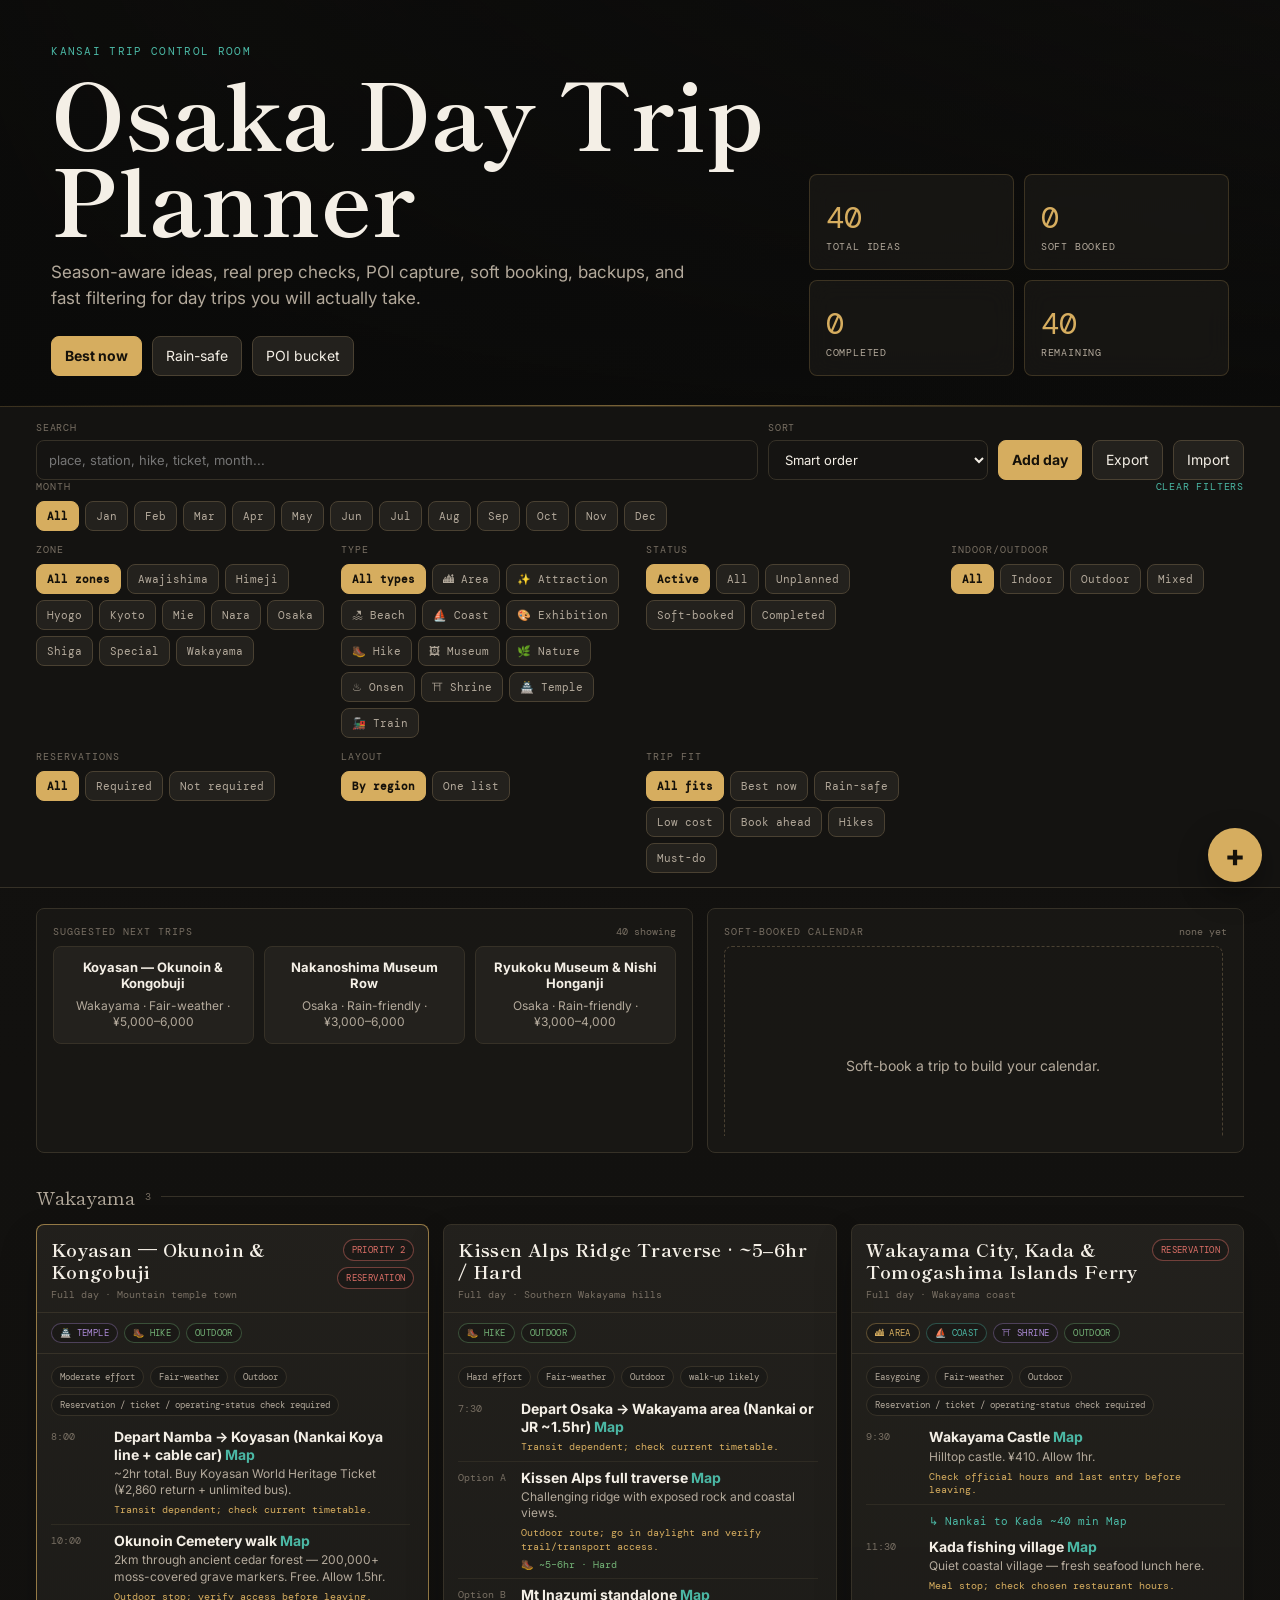
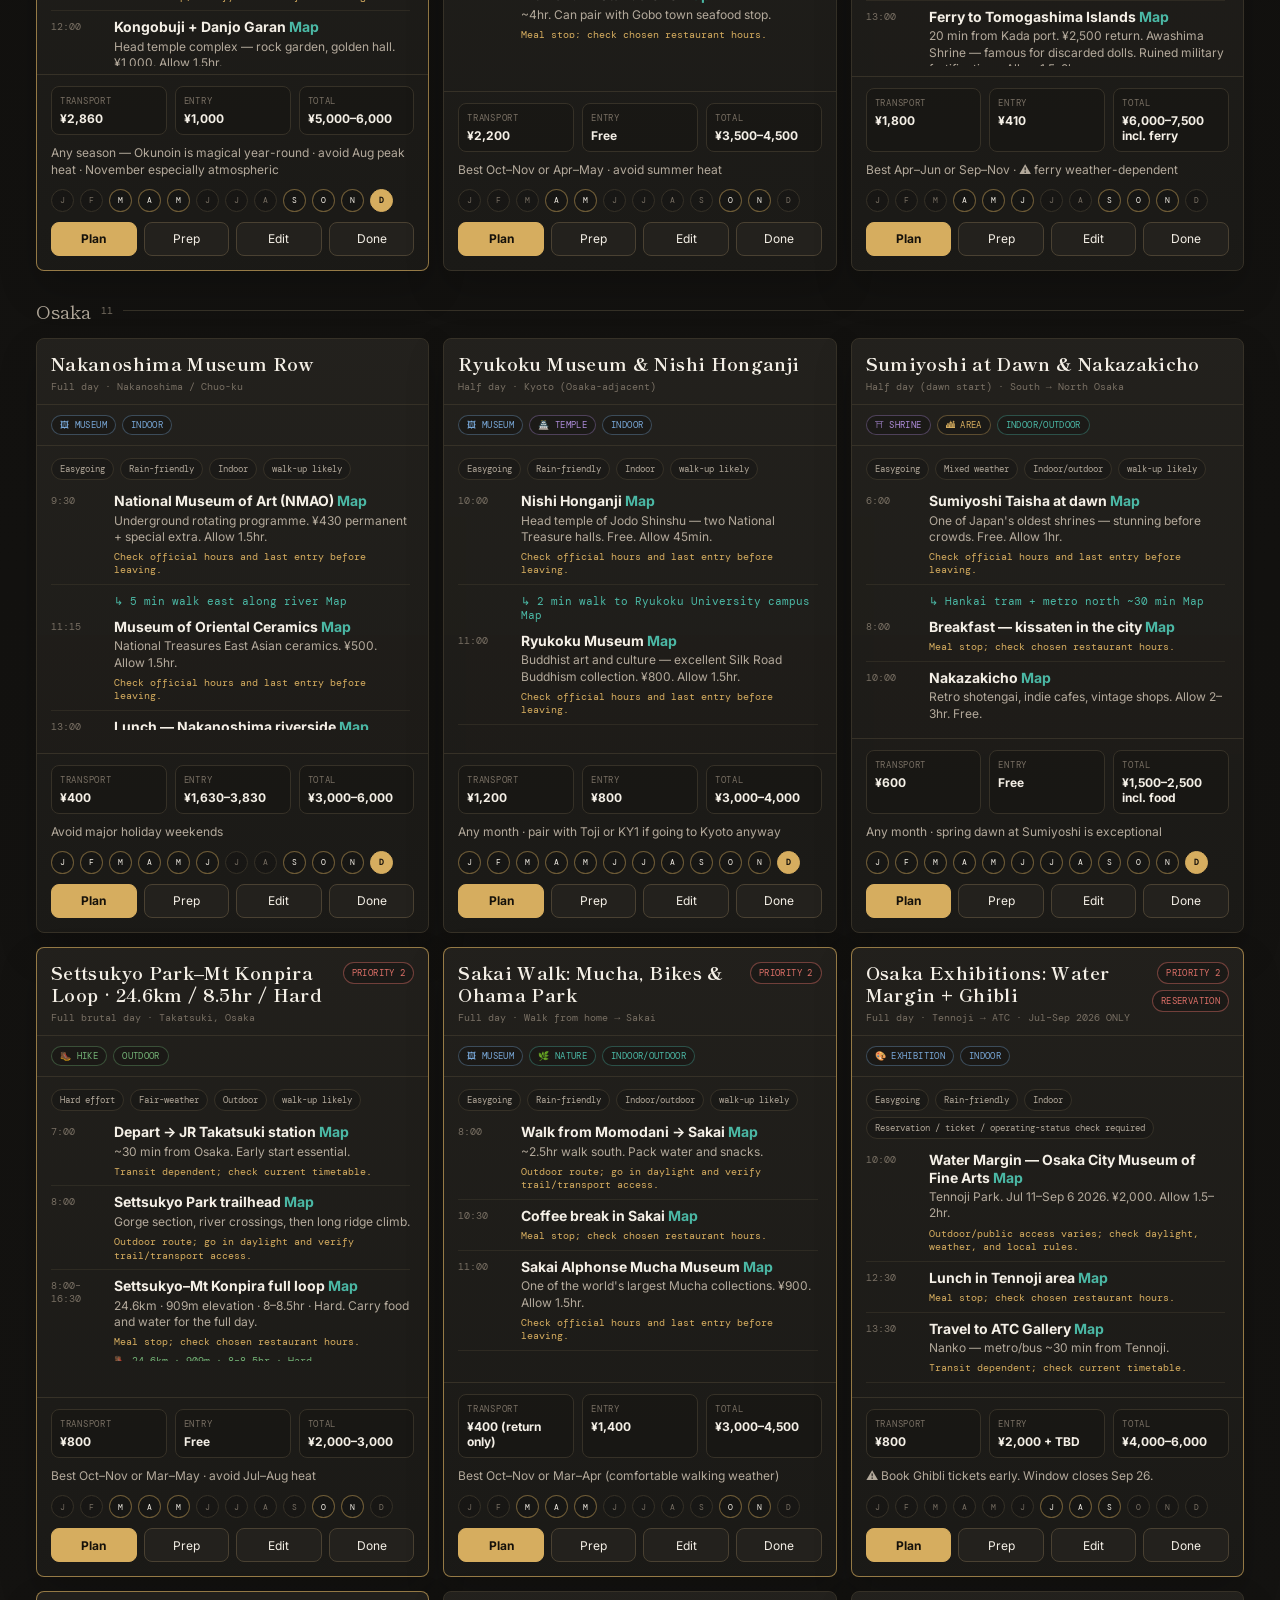
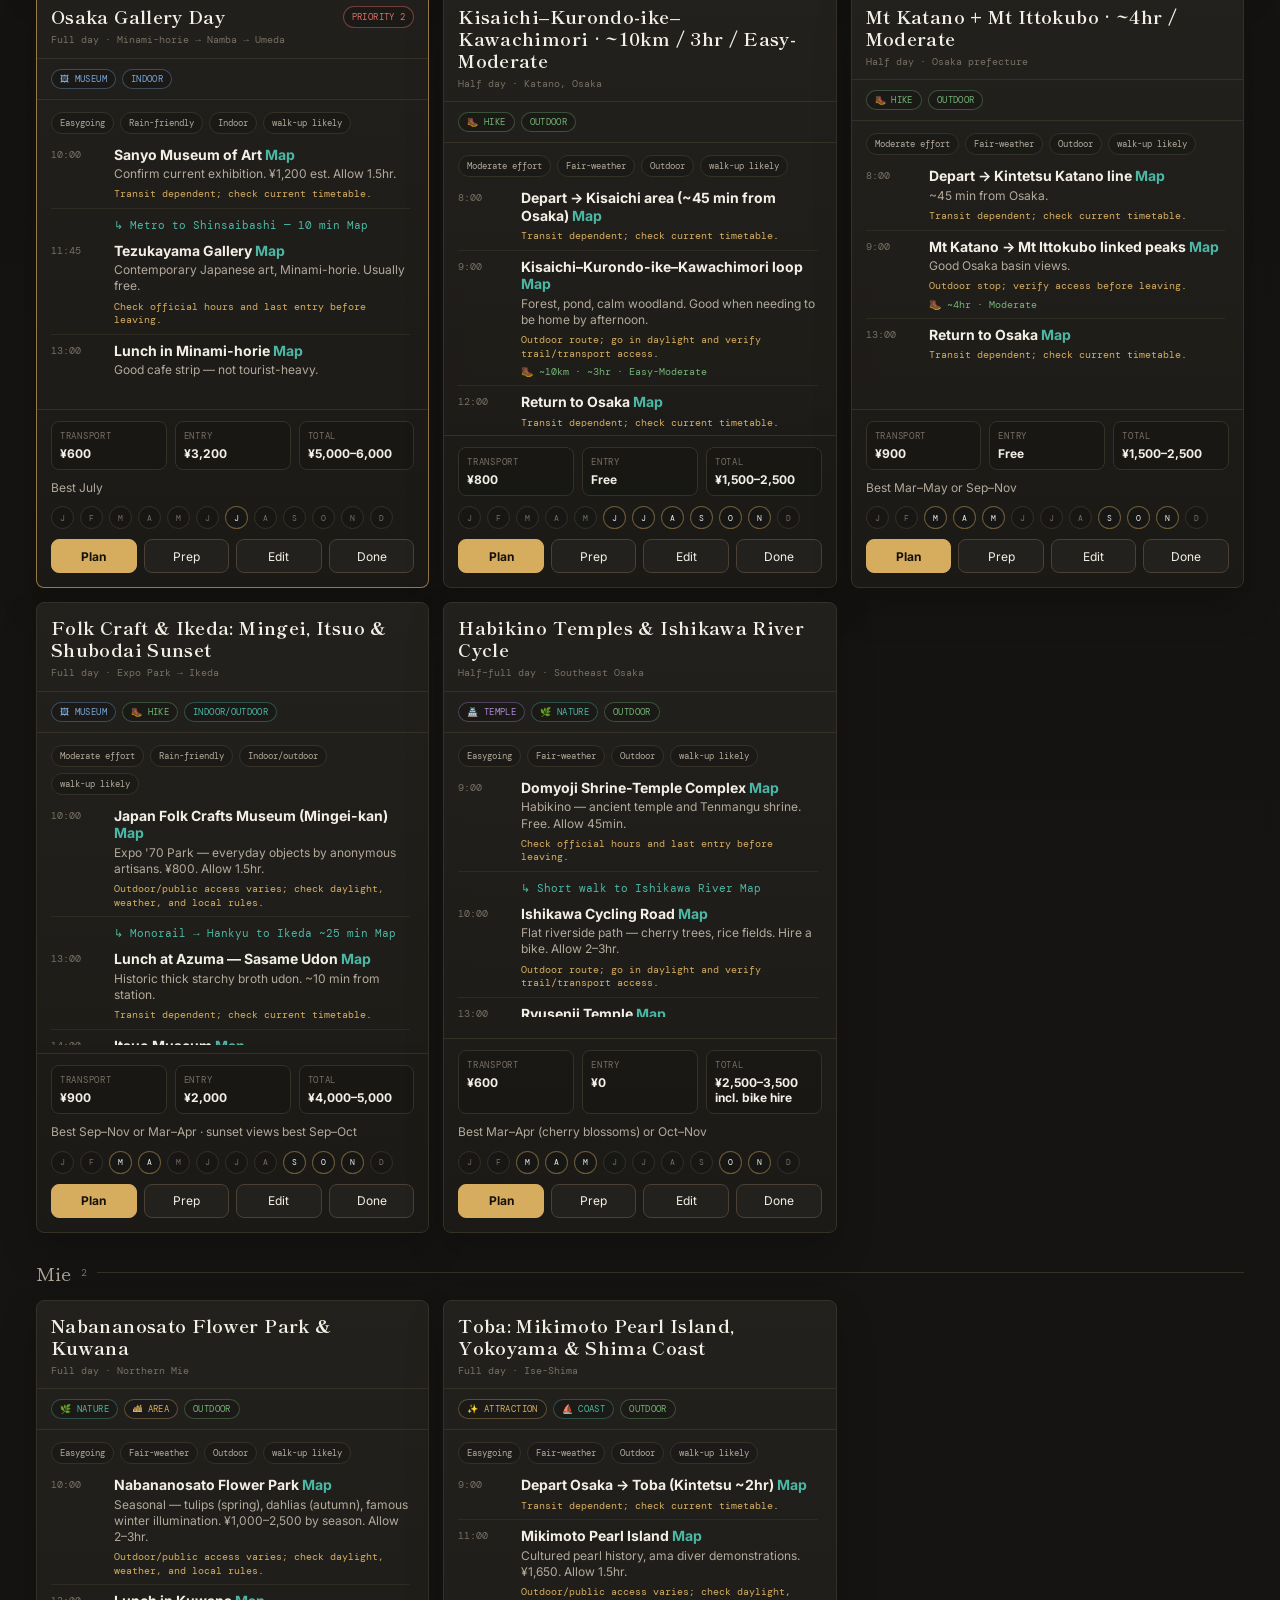
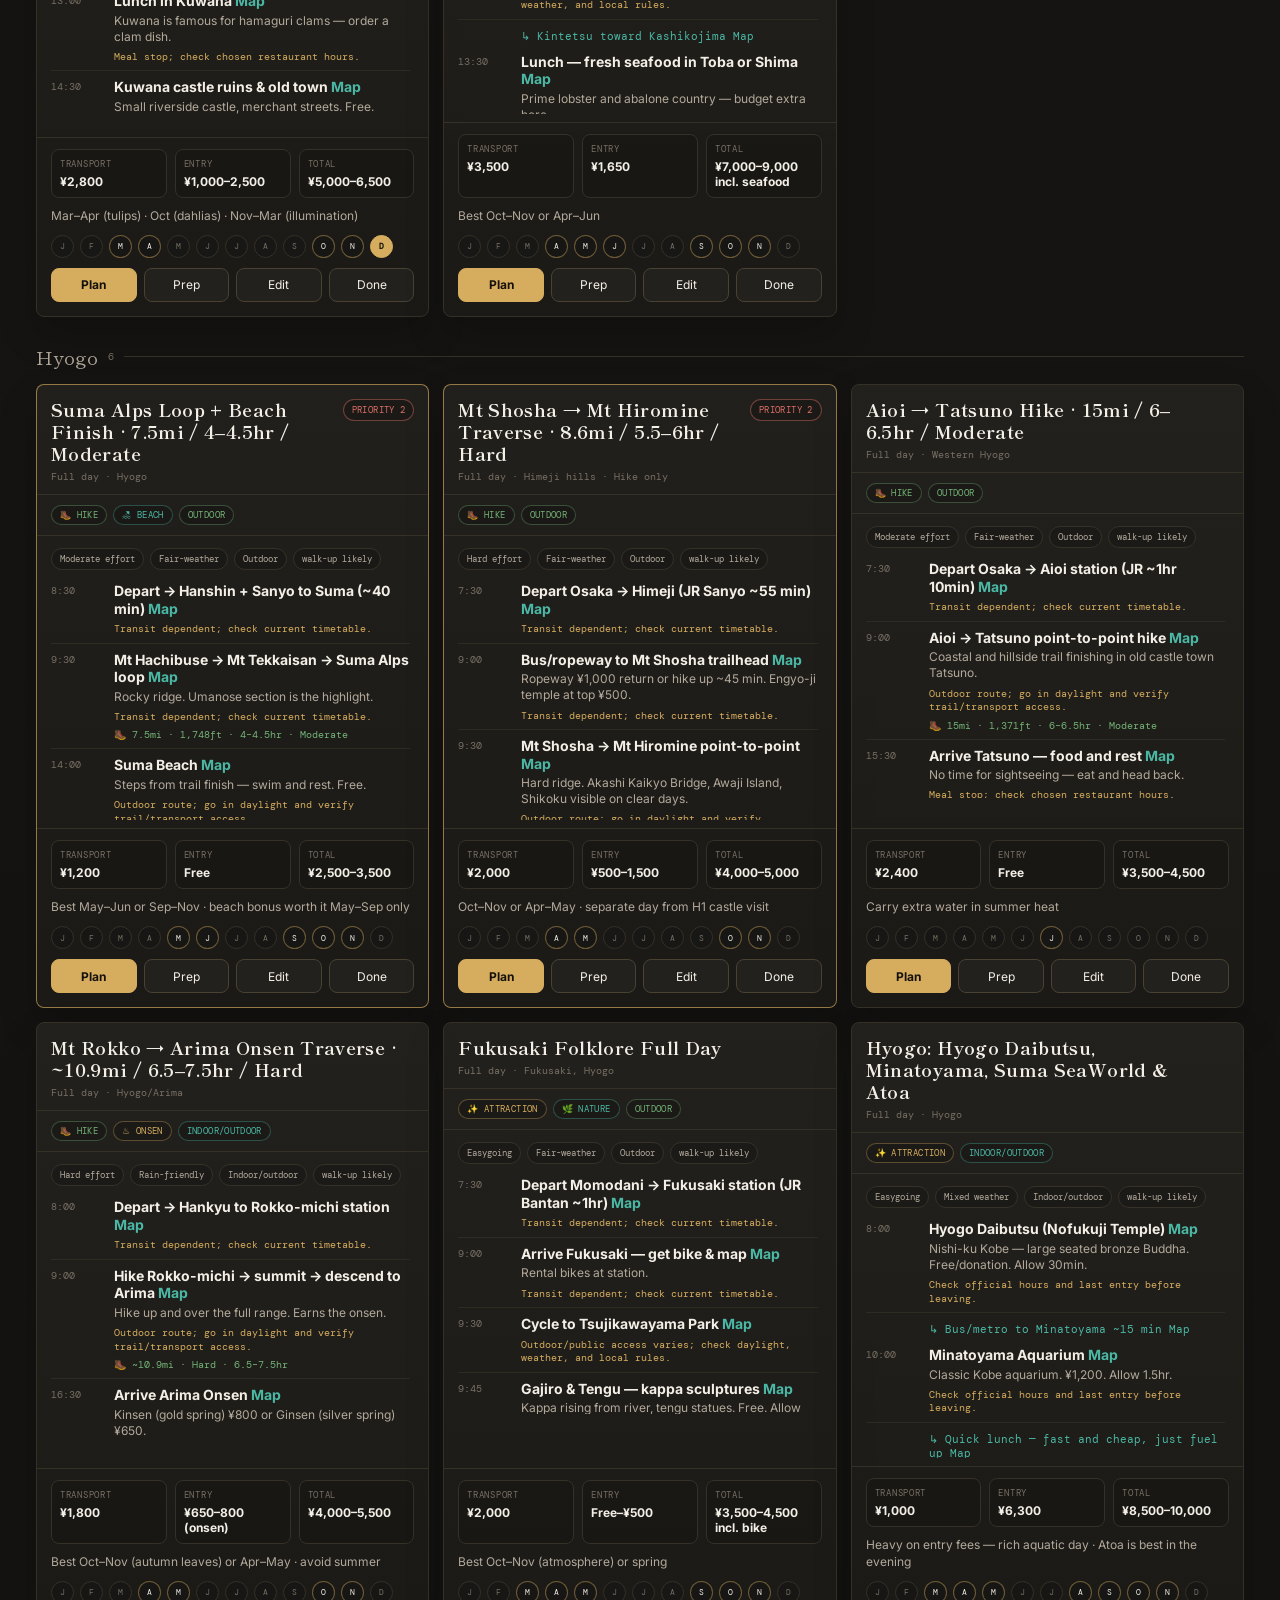
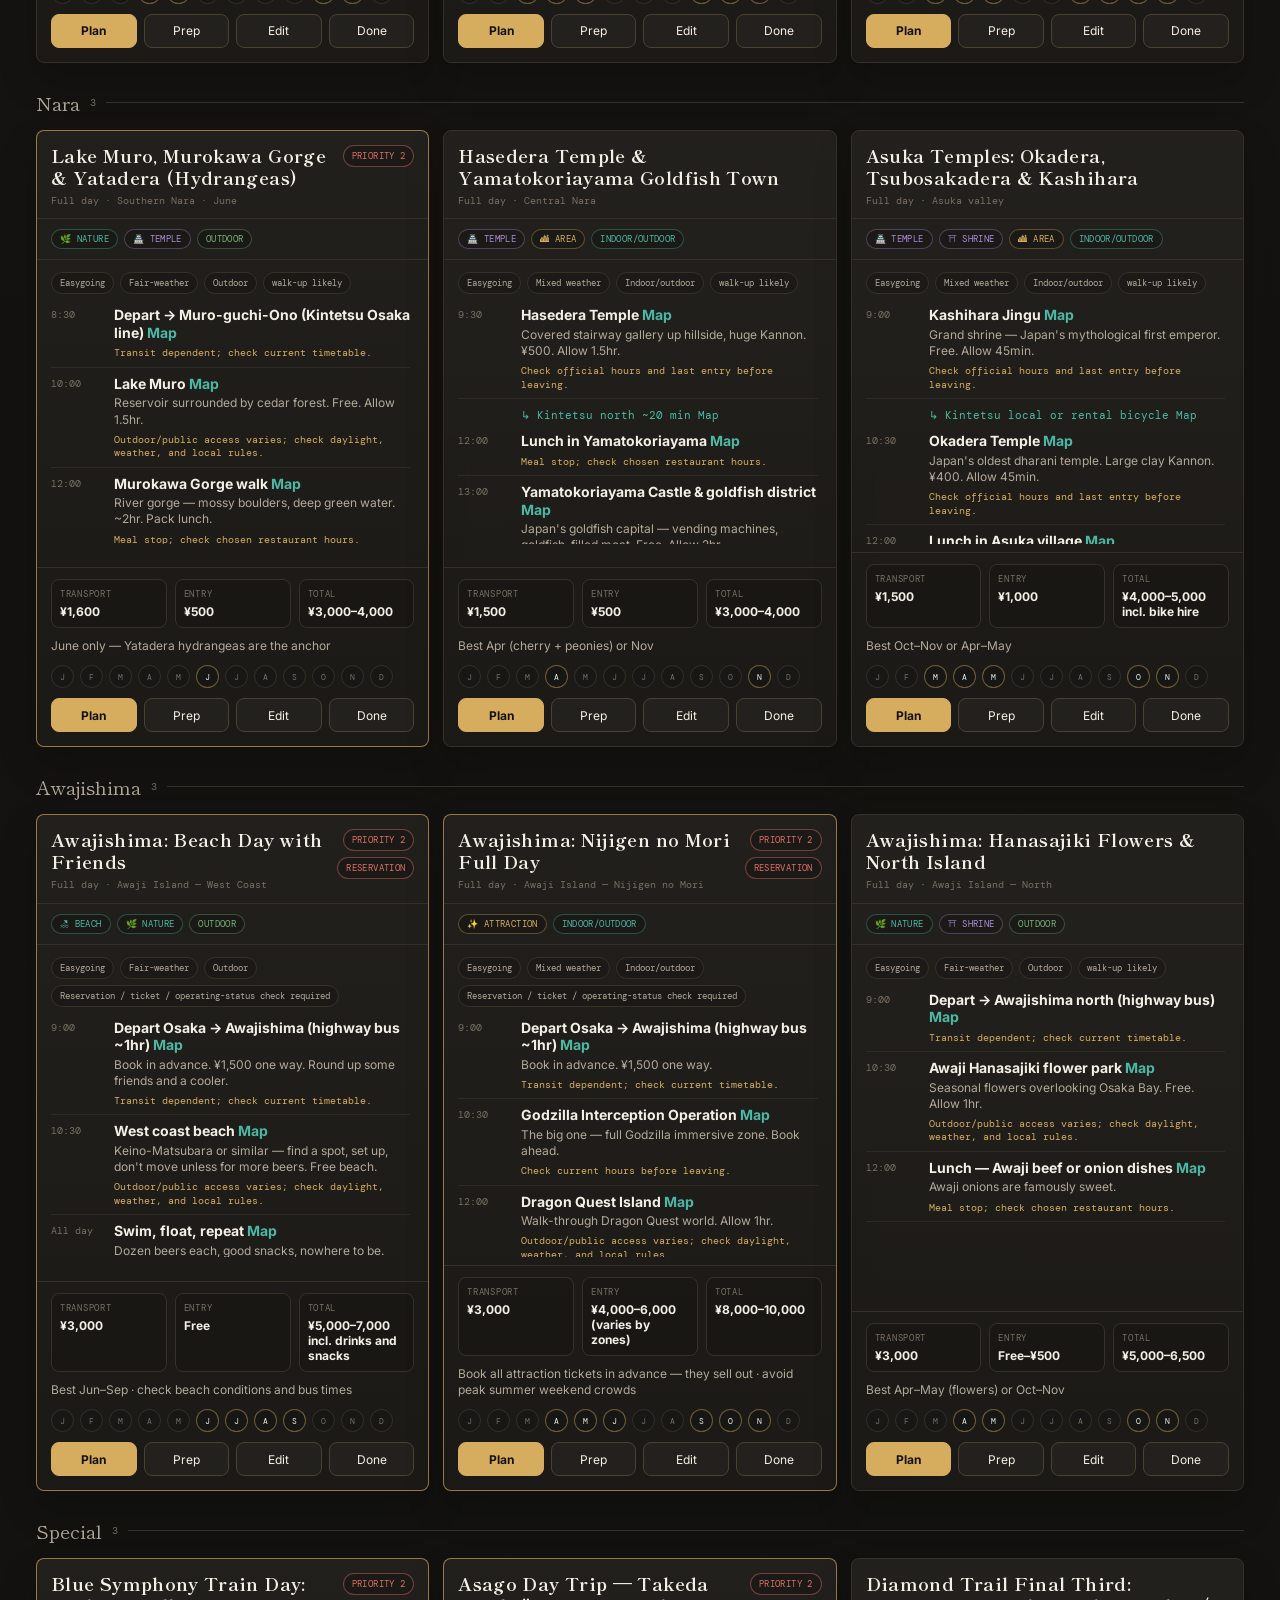
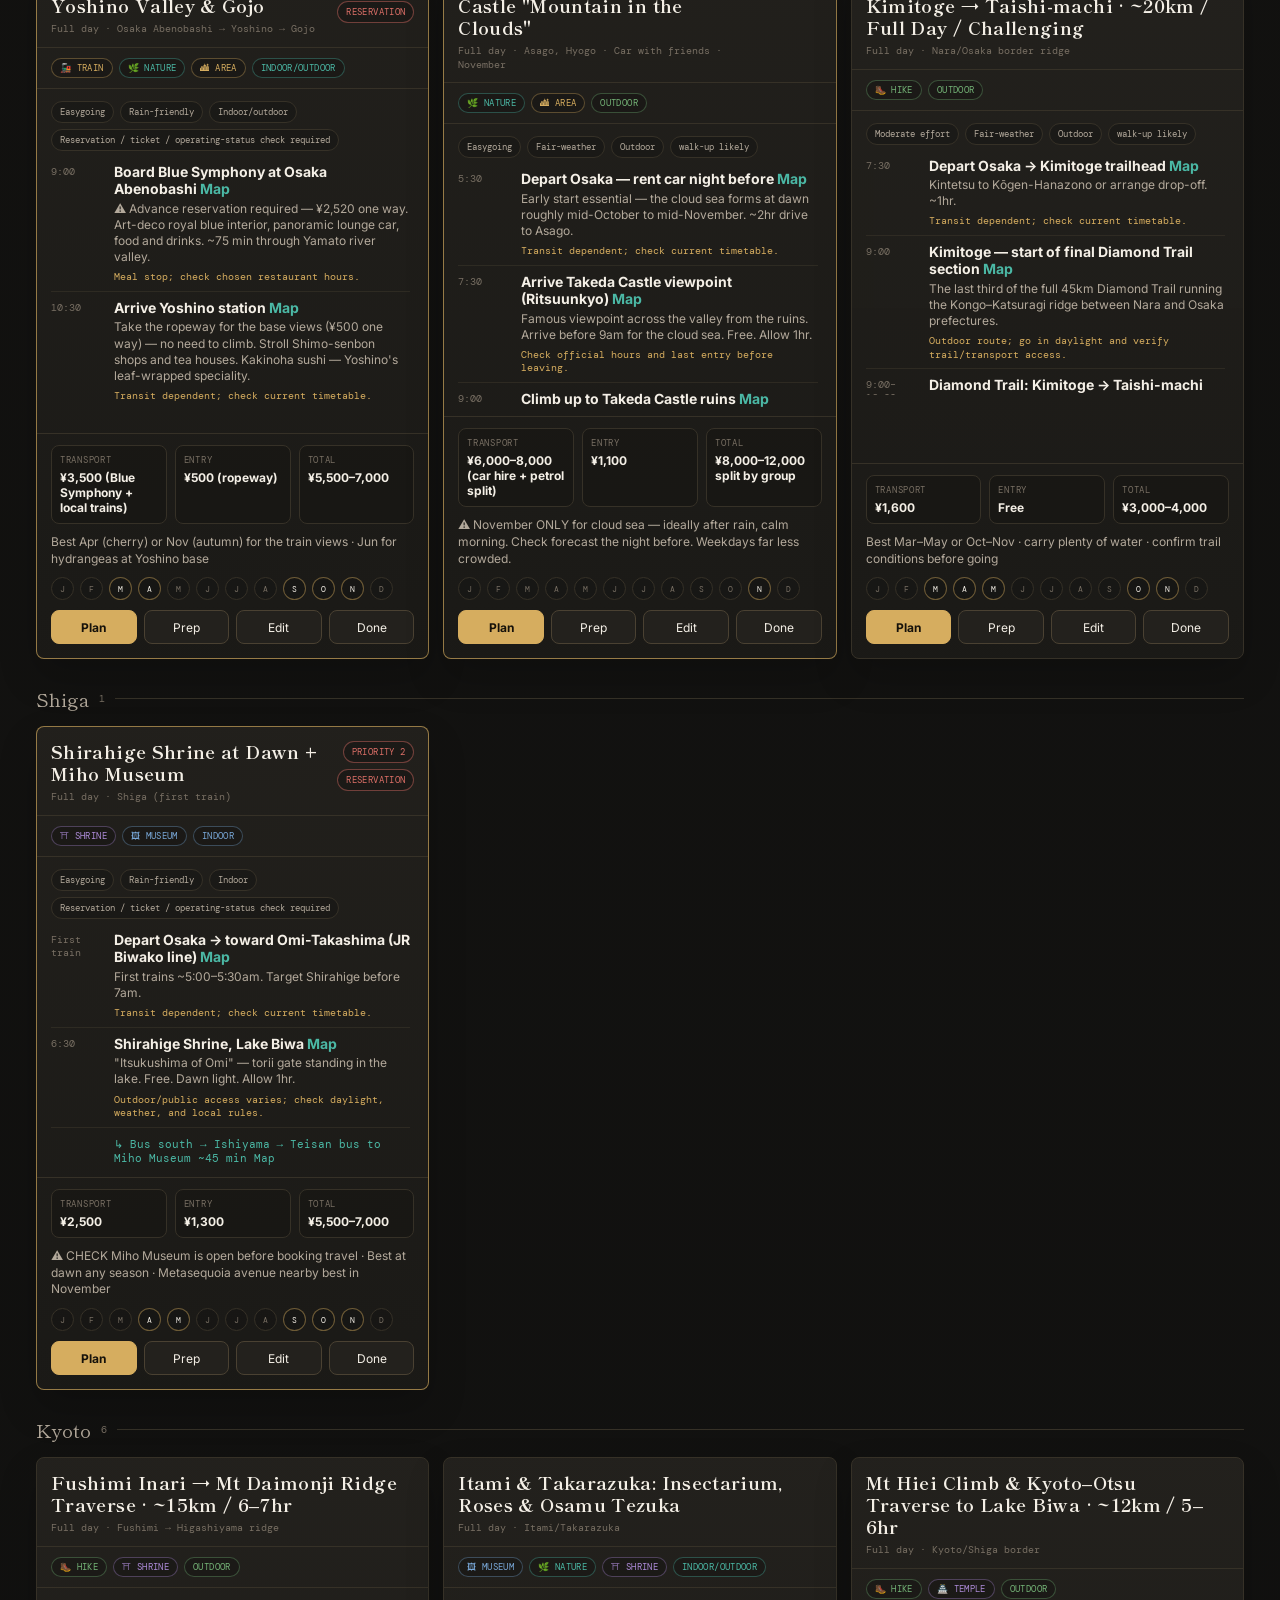
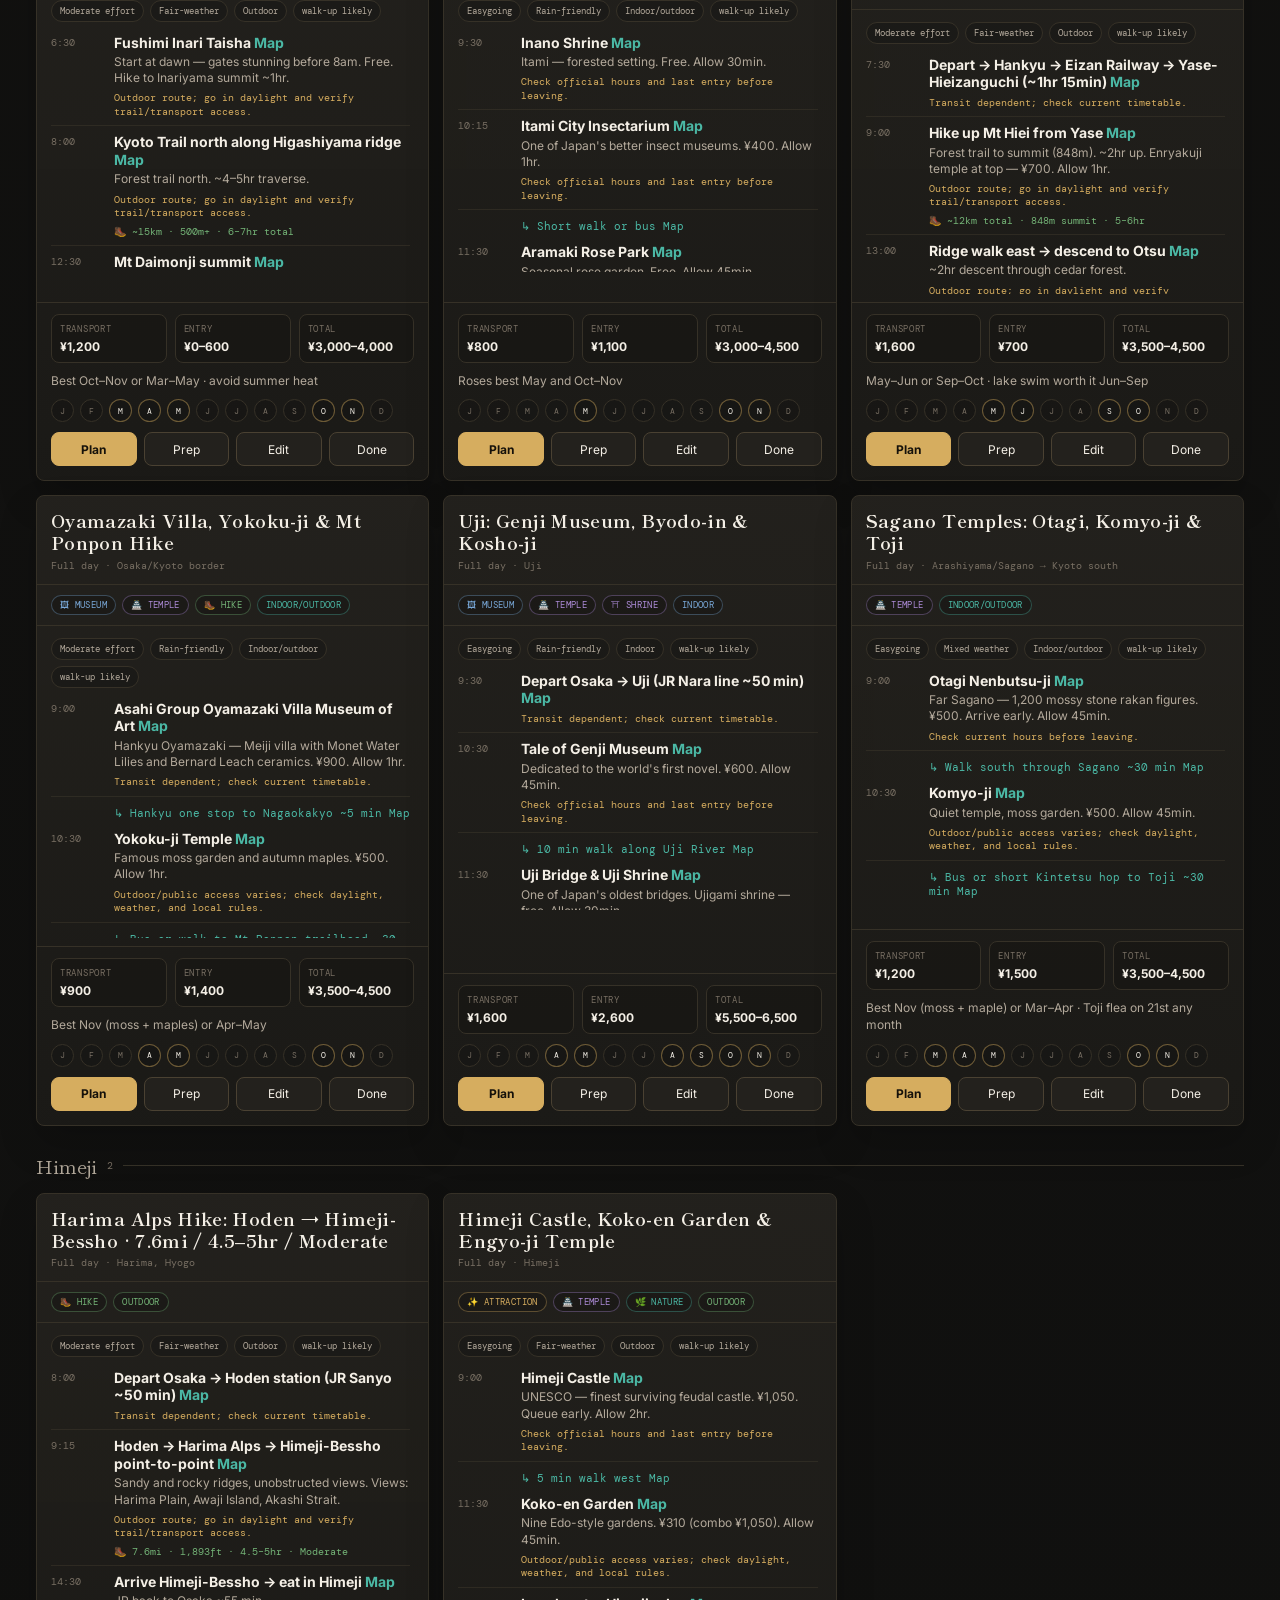
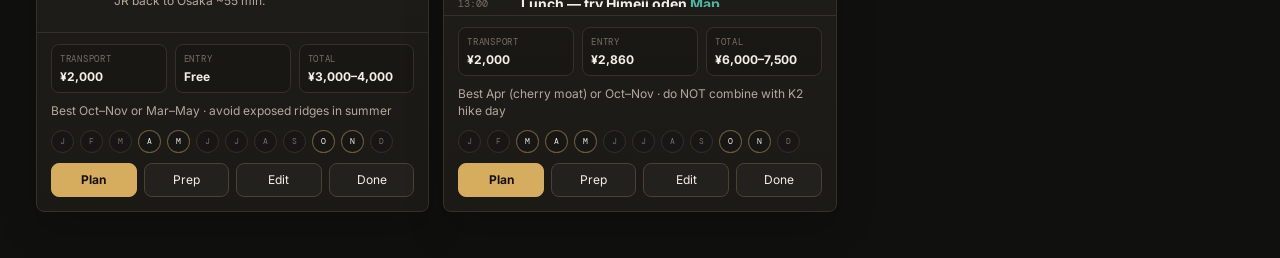
==== commit 8db3d0c1: "Add friend review planning features" ====
--- a/public/index.html
+++ b/public/index.html
@@ -43,7 +43,7 @@
             <span>Sort</span>
             <select id="sortSelect">
               <option value="smart">Smart order</option>
-              <option value="priority">Priority</option>
+              <option value="priority">Priority: 1 first</option>
               <option value="costLow">Cost low to high</option>
               <option value="costHigh">Cost high to low</option>
               <option value="difficulty">Difficulty</option>
@@ -80,6 +80,18 @@
             <div class="pill-row" id="statusPills"></div>
           </div>
           <div class="filter-block">
+            <div class="filter-head"><span>Indoor/outdoor</span></div>
+            <div class="pill-row" id="environmentPills"></div>
+          </div>
+          <div class="filter-block">
+            <div class="filter-head"><span>Reservations</span></div>
+            <div class="pill-row" id="reservationPills"></div>
+          </div>
+          <div class="filter-block">
+            <div class="filter-head"><span>Layout</span></div>
+            <div class="pill-row" id="viewPills"></div>
+          </div>
+          <div class="filter-block">
             <div class="filter-head"><span>Trip fit</span></div>
             <div class="pill-row" id="quickPills"></div>
           </div>
@@ -116,7 +128,7 @@
           <p class="eyebrow">Day plan</p>
           <h2 id="dayDialogTitle">Add day plan</h2>
         </div>
-        <button class="icon-btn" value="cancel" aria-label="Close">×</button>
+        <button type="button" class="icon-btn" data-action="close-day" aria-label="Close">×</button>
       </div>
       <input type="hidden" id="dayId">
       <div class="form-grid">
@@ -129,11 +141,16 @@
         <label>Total estimate<input id="dayTotal" placeholder="¥4,000-5,000"></label>
         <label>Priority
           <select id="dayPriority">
-            <option value="1">1 - someday</option>
-            <option value="2">2 - normal</option>
-            <option value="3">3 - strong</option>
-            <option value="4">4 - must do</option>
-            <option value="5">5 - urgent window</option>
+            <option value="1">1 - highest</option>
+            <option value="2">2</option>
+            <option value="3">3</option>
+            <option value="4">4</option>
+            <option value="5">5</option>
+            <option value="6">6</option>
+            <option value="7">7</option>
+            <option value="8">8</option>
+            <option value="9">9</option>
+            <option value="10">10 - lowest</option>
           </select>
         </label>
         <label>Difficulty
@@ -150,7 +167,15 @@
             <option value="fair-weather">Fair-weather</option>
           </select>
         </label>
+        <label>Indoor/outdoor
+          <select id="dayEnvironment">
+            <option value="indoor">Indoor</option>
+            <option value="outdoor">Outdoor</option>
+            <option value="mixed">Mixed</option>
+          </select>
+        </label>
         <label>Tickets / reservations<input id="dayReservation" placeholder="walk-up likely, book ahead..."></label>
+        <label class="check-label"><input id="dayReservationRequired" type="checkbox"> Reservation required</label>
         <label>Hours<input id="dayHours" placeholder="Verify official hours before leaving"></label>
         <label>Closed days / risk<input id="dayClosed" placeholder="Check closed days and last entry"></label>
       </div>
@@ -164,10 +189,11 @@
         <button type="button" class="btn small" data-action="add-stop">Add stop</button>
       </div>
       <div class="stops-editor" id="stopsEditor"></div>
+      <p class="form-help">Each stop can store opening hours and a maps link. Leave maps blank to auto-generate a Google Maps search link.</p>
       <div class="modal-actions split">
         <button type="button" class="btn danger" data-action="delete-day" id="deleteDayBtn">Delete</button>
         <div>
-          <button class="btn" value="cancel">Cancel</button>
+          <button type="button" class="btn" data-action="close-day">Cancel</button>
           <button class="btn primary" value="default" type="submit">Save plan</button>
         </div>
       </div>
@@ -181,7 +207,7 @@
           <p class="eyebrow">Soft book</p>
           <h2 id="planTitle">Choose a date window</h2>
         </div>
-        <button class="icon-btn" value="cancel" aria-label="Close">×</button>
+        <button type="button" class="icon-btn" data-action="close-plan" aria-label="Close">×</button>
       </div>
       <div class="form-grid compact">
         <label>Month<select id="planMonth"></select></label>
@@ -189,7 +215,7 @@
       </div>
       <label class="full-label">Trip note<input id="planNote" placeholder="weekday, friends, ticket drop, weather trigger..."></label>
       <div class="modal-actions">
-        <button class="btn" value="cancel">Cancel</button>
+        <button type="button" class="btn" data-action="close-plan">Cancel</button>
         <button class="btn primary" value="default" type="submit">Soft book</button>
       </div>
     </form>
@@ -202,7 +228,7 @@
           <p class="eyebrow">Capture loose ideas</p>
           <h2>POI Bucket</h2>
         </div>
-        <button class="icon-btn" value="cancel" aria-label="Close">×</button>
+        <button type="button" class="icon-btn" data-action="close-poi" aria-label="Close">×</button>
       </div>
       <div class="poi-layout">
         <section>
--- a/public/styles.css
+++ b/public/styles.css
@@ -589,6 +589,9 @@
 .tag.temple, .tag.shrine { color: var(--violet); border-color: rgba(173, 139, 216, .35); }
 .tag.nature, .tag.beach, .tag.coast { color: var(--teal); border-color: rgba(75, 184, 165, .35); }
 .tag.attraction, .tag.area, .tag.food, .tag.onsen, .tag.train { color: var(--gold); border-color: rgba(214, 173, 95, .35); }
+.tag.indoor { color: var(--blue); border-color: rgba(121, 168, 216, .35); }
+.tag.outdoor { color: var(--green); border-color: rgba(116, 180, 119, .35); }
+.tag.mixed { color: var(--teal); border-color: rgba(75, 184, 165, .35); }
 
 .trip-body {
   padding: 12px 14px 8px;
@@ -614,7 +617,7 @@
 
 .stop {
   display: grid;
-  grid-template-columns: 54px 1fr;
+  grid-template-columns: 54px minmax(0, 1fr);
   gap: 9px;
   padding-bottom: 7px;
   border-bottom: 1px solid rgba(54, 49, 39, .7);
@@ -641,6 +644,14 @@
   margin-top: 3px;
   color: var(--muted);
   font-size: 12px;
+  line-height: 1.35;
+}
+
+.stop-hours {
+  margin-top: 5px;
+  color: var(--gold);
+  font-family: "DM Mono", monospace;
+  font-size: 10px;
   line-height: 1.35;
 }
 
@@ -761,12 +772,17 @@
   z-index: 30;
   width: 54px;
   height: 54px;
+  display: inline-grid;
+  place-items: center;
+  padding: 0;
   border: 0;
   border-radius: 50%;
   background: var(--gold);
   color: #15110a;
   font-size: 30px;
   font-weight: 800;
+  line-height: 1;
+  text-align: center;
   box-shadow: 0 12px 30px rgba(0, 0, 0, .35);
 }
 
@@ -868,7 +884,7 @@
 
 .stop-edit-row {
   display: grid;
-  grid-template-columns: 82px 1fr 1.7fr auto;
+  grid-template-columns: 74px minmax(150px, 1fr) minmax(180px, 1.2fr) minmax(150px, .8fr) minmax(180px, 1fr) auto;
   gap: 7px;
   align-items: start;
 }
@@ -876,6 +892,31 @@
 .stop-edit-row input {
   min-height: 36px;
   padding: 8px 9px;
+}
+
+.check-label {
+  align-content: end;
+  grid-template-columns: 18px 1fr;
+  gap: 8px;
+  min-height: 40px;
+  color: var(--ink);
+  font-family: Inter, system-ui, sans-serif;
+  font-size: 13px;
+  letter-spacing: 0;
+  text-transform: none;
+}
+
+.check-label input {
+  width: 17px;
+  min-height: 17px;
+  align-self: center;
+}
+
+.form-help {
+  margin: 10px 0 0;
+  color: var(--faint);
+  font-size: 12px;
+  line-height: 1.4;
 }
 
 .modal-actions {
